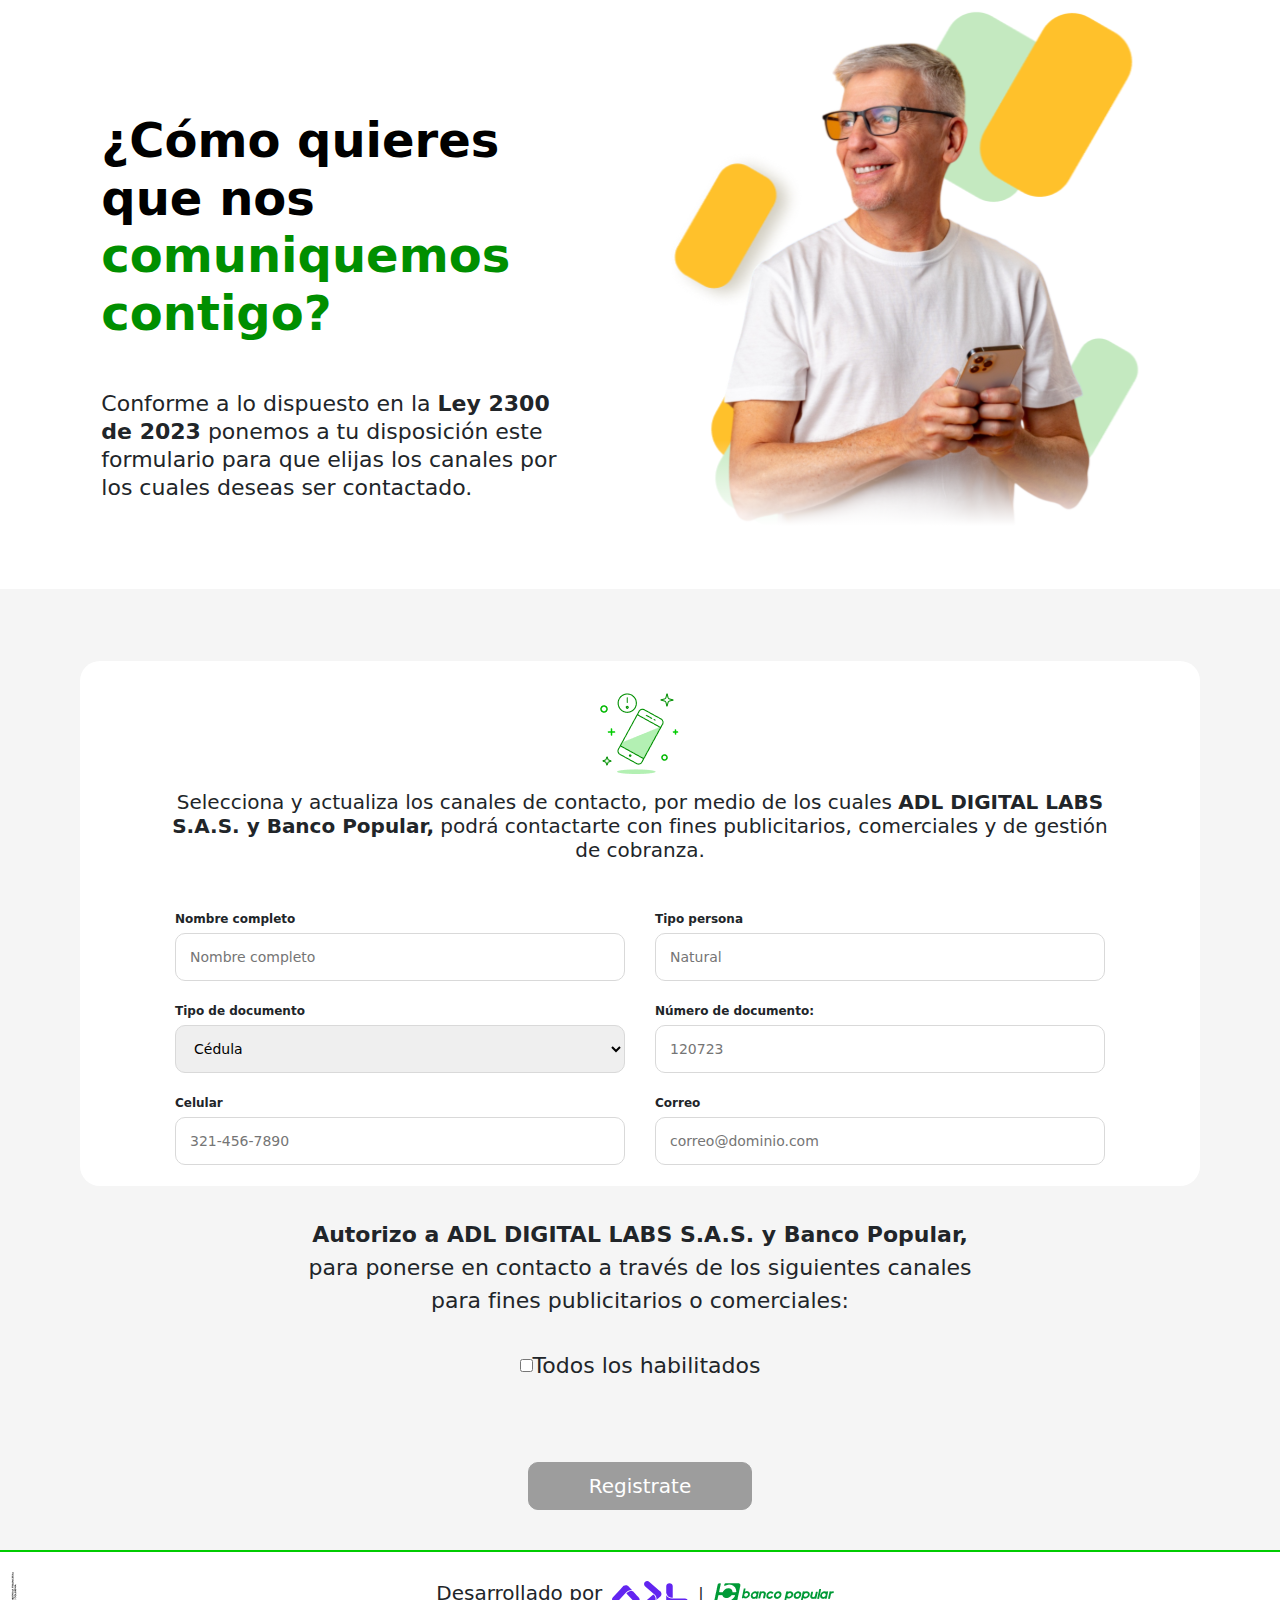
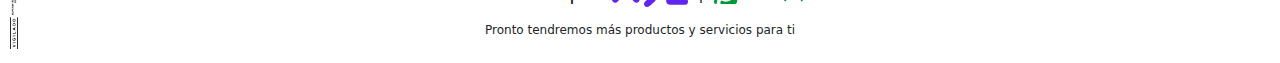
==== club50mas/canales.html @ 59d27dc5 "version 1.2" ====
<!doctype html>
<html lang="es">

<head>
  <meta charset="utf-8">
  <meta name="viewport" content="width=device-width, initial-scale=1">
  <title>Club50mas</title>
  <link rel="stylesheet" href="assets/css/styles.css">
  <link href="https://cdn.jsdelivr.net/npm/bootstrap@5.3.3/dist/css/bootstrap.min.css" rel="stylesheet"
    integrity="sha384-QWTKZyjpPEjISv5WaRU9OFeRpok6YctnYmDr5pNlyT2bRjXh0JMhjY6hW+ALEwIH" crossorigin="anonymous">
</head>

<body>
  <div class="mth-bannerOne mb-5">
    <div class="d-flex justify-content-center">
      <div class="col-5 col-sm-5 col-md-5 col-lg-5">
        <h1 class="ms-5"><span>¿Cómo quieres que nos</span> comuniquemos contigo?</h1>
        <p class="mt-5 ms-5">Conforme a lo dispuesto en la <strong> Ley 2300
            de 2023</strong> ponemos a tu disposición este<br>formulario para que elijas los canales por
            los cuales deseas ser contactado.
        </p>
      </div>
      <div class="col-6 col-sm-6 col-md-6 col-lg-6 text-center">
        <img src="assets/banner-canales.svg" alt="banner" class="w-75">
      </div>
    </div>
  </div>
  <div class="mth-content-three pt-4 pb-4">
    <div id="formContent">
      
      <div class="content-form">
        <form class="mt-5" action="" id="registrationForm">
            <div class="mth-card-form">
                <div class="text-center mt-3">
                    <img src="./assets/Ringing.png" alt="ofter" class="mb-3">
                  </div>
                  <div class="text-center mb-5">
                    <h5>Selecciona y actualiza los canales de contacto, por medio de los cuales <strong>ADL DIGITAL LABS S.A.S. y Banco Popular,</strong> podrá contactarte con fines publicitarios, comerciales y de gestión de cobranza.</span>
                    </h5>
                  </div>
              <div class="mth-form d-flex justify-content-center align-items-center">
                <div class="col-6 d-grid justify-content-center">
                  <label><b>Nombre completo</b></label>
                  <input id="name" type="text" placeholder="Nombre completo" required>
                  <div id="nameError" class="error-message"></div>
                  <label class="mt-3"><b>Tipo de documento</b></label>
                  <select id="tipodocumento" required>
                    <option value="1">Cédula</option>
                    <option value="2">cedula de extranjeria</option>
                    <option value="3">tarjeta de identidad</option>
                    <option value="4">Pasaporte</option>
                  </select>
                  <div id="tipodocumentoError" class="error-message"></div>
                  <label class="mt-3"><b>Celular</b></label>
                  <input id="phone" type="tel" placeholder="321-456-7890" required>
                  <div id="phoneError" class="error-message"></div>
                </div>
                <div class="col-6 d-grid justify-content-center">
                  <label><b>Tipo persona</b></label>
                  <input id="email" type="text" placeholder="Natural" required>
                  <div id="tipopersonaError" class="error-message"></div>
                  <label class="mt-3"><b>Número de documento:</b></label>
                  <input type="text" id="cedula" name="cedula" maxlength="10" placeholder="120723" required>
                  <div id="cedulaError" class="error-message"></div>
                  <label class="mt-3"><b>Correo</b></label>
                  <input id="email" type="text" placeholder="correo@dominio.com" required>
                  <div id="emailError" class="error-message"></div>
                </div>
              </div>
              
            </div>
            <div class="text-center mb-5 autorice-content">
                <p><strong>Autorizo a ADL DIGITAL LABS S.A.S. y Banco Popular,<br></strong>
                    para ponerse en contacto a través de los siguientes canales<br>
                    para fines publicitarios o comerciales:
                </p>
                <div class="autorice-content col-12 d-flex mt-3 justify-content-center">
                    <div class="d-flex justify-content-center align-items-center">
                      <input id="authorize" type="checkbox" required>
                    </div>
                    <p class="me-0 ms-0 pt-3">Todos los habilitados</p>
                  </div>
              </div>
            <div class="text-center">
                <button class="mth-btn-off form-button mt-3 mb-3" id="Mthbottom">
                  Registrate
                </button>
              </div>
        </form>
      </div>
    </div>
  </div>
  <footer>
    <div class="content-footer text-center">
      <div class="mth-vigilado">
        <img src="./assets/VIGILADO.png" alt="vigilado">
      </div>
      <div class="justify-content-center align-items-center d-flex mt-4">
        <h5>Desarrollado por </h5>
        <img src="./assets/adl.svg" alt="ADL Digital Labs">
        |
        <img src="./assets/Logo.png" alt="ADL Digital Labs">
      </div>
      <p class="mt-2 mb-4">Pronto tendremos más productos y servicios para ti</p>
    </div>
  </footer>
  <script src="assets/js/validation.js"></script>
  <script src="assets/js/logic.js"></script>
</body>

</html>
---- club50mas/assets/css/styles.css ----
.mth-bannerOne h1{
    color: #008F00;
    font-size: 48px;
    font-weight: 700;
    margin-top: 7rem;
}

.mth-bannerOne h1 span{
    color: #000;
}

.mth-bannerOne p{
    font-weight: 500;
    font-size: 22px;
    line-height: 28px;
}

.autorice-content p{
    font-size: 22px;
}

.mth-btn{
    background-color: #00B800;
    border: 1.5px solid #008F00;
    border-radius: 10px;
    font-size: 20px;
    color: #fff;
    padding: 8px 60px;
    text-decoration: none;
    cursor: pointer !important;
}

button.valid{
    background-color: #00B800;
    border: 1.5px solid #008F00;    
    cursor: pointer !important;
}


.mth-content-two{
    background-image: url('../Background-home.png');
    background-size: contain;
}

h3{
    font-weight: 700;
    margin-bottom: 20px;
}

h1 span,
h2 span,
h3 span,
h4 span,
h5 span,
h6 span{
    color: #00CC00;
}

p span{
    color: #008F00;
}

.mth-content-two .mth-text p{
    font-size: 20px;
    margin: 1rem 15rem;
}

.mth-card-form{
    background: #fff;
    margin: 2rem 5rem;
    padding: 1rem 5rem ;
    border-radius: 20px;
}

.content-form{
    font-size: 12px;
    font-weight: 400;
}

.mth-form input,
.mth-form select{
    width: 450px;
    height: 48px;
    border-radius: 10px;
    border: 1.5px solid #D9D9D9;
    padding: 0 14px;
    font-size: 14px;
    margin: 5px 0;
}

.mth-form input:focus{
    background-color: #C5ECBF;
    border: 1.5px solid #008C00;
}

.mth-content-tdatos p{
    font-size: 10px;
    padding: 2px 10px 0;
}

.mth-content-tdatos p a{
    font-weight: bold;
    text-decoration: underline;
    color: #000;
    
}

.mth-content-tdatos input{
    width: 24px;
    height: 24px;
    border-radius: 20px;
    -webkit-appearance: none;  
    -moz-appearance: none;     
    appearance: none;          
    border: 2px solid #D9D9D9;    
    border-radius: 5px;        
    background-color: #ffffff; 
    position: relative;
}



.mth-content-tdatos input:checked::before{
    content: '';            
    position: absolute;               
    top: 2px;                          
    left: 6px;                         
    width: 8px;               
    height: 12px;            
    border: solid #00B800;               
    border-width: 0 3px 3px 0;
    transform: rotate(45deg);
}

.form-button{
    font-size: 14px;
    padding: 0.8rem 6rem;
}

.content-cards{
    justify-content: space-evenly;
}

.mth-card{
    background-color: #fff;
    border-radius: 10px;
    display: flex;
    justify-content: center;
    flex-wrap: wrap;
    width: 263px;
    max-width: 100%;
    padding-bottom: 2rem;
    box-shadow: 2px 7px 23px -17px #000000;
    border-radius: 20px;
    margin-top: 2px;
}

.mth-card-two{
    background-color: #fff;
    border-radius: 10px;
    display: flex;
    justify-content: center;
    flex-wrap: wrap;
    width: 340px;
    max-width: 100%;
    box-shadow: 2px 7px 23px -17px #000000;
    border-radius: 10px;
    margin-top: 2px;
}

.mth-card-two .card-body{
    padding: 0 12px;
}

.mth-card-two h5{
    font-size: 15px;
}

.mth-card-two p{
    font-size: 12.5px;
    line-height: 14px;
}


.mth-card p{
    font-size: 20px;
    line-height: 25px;
    margin: 0;
    padding: 8px 23px;
    height: 6.9em;
}

.mth-card .mth-btn{
    padding: 0px;
    font-size: 14px;
    width: 124px;
    height: 40px;
    text-align: center;
    display: flex;
    align-items: center;
    justify-content: center;
}
.mth-card .mth-btn-disabled{
    padding: 5px 23px;
    font-size: 14px;
    background-color: #9D9D9D;
    border-color: #9D9D9D;
    cursor: not-allowed;
    pointer-events: none;
}

.mth-btn-off{
    background-color: #9D9D9D;
    border: 1.5px solid #9D9D9D;
    cursor: not-allowed !important;
    border-radius: 10px;
    font-size: 20px;
    color: #fff;
    padding: 8px 60px;
    text-decoration: none;
}

.mth-card-img{
    background-color: #FFA025;
    border-radius: 10px 10px 0 0;
    width: 100%;
}

.mth-card-img{
    height: 182px;
    pointer-events: none;
    align-content: flex-end;
}

.mth-etiqueta{
    position: absolute;
    width: 265px;
    pointer-events: none;
}

.mth-card-logos{
    height: 4rem;
    pointer-events: none;
}

.content-footer img{
    vertical-align: middle;
    margin: 0 10px;
    pointer-events: none;
}
.content-footer h5{
    padding-top: 5px;
}

.content-footer p{
    font-size: 12px;
    font-weight: 500;
}

.content-footer{
    border-top: 2px solid #00CC00;
}

.mth-vigilado{
    position: absolute;
    margin-top: 20px;
    pointer-events: none;
}

.mth-content-three {
    background: #F5F5F5;
}

.error-message {
    color: #FF0000;
    font-size: 10px;
    text-align: left;
    display: none; 
}

.cards-event-one .content-left{
    background: #FFA025;
    color: #fff;
    display: grid;
    justify-content: normal;
    align-items: self-end;
}

.cards-event-one h2 span{
    color: #ffebb6;
}

.cards-event-one .content-left h2{
    line-height: 32px;
    width: 365px;
}
.cards-event-one .content-left p{
    line-height: 24px;
    font-size: 21px;
    margin: 0;
    width: 350px;
}

.cards-event-one .content-left div .img-tarjeta{
    width: 157px;
}

.cards-event-one .content-right{
    background-color: #f5f5f5;
    
}

.mth-d-active{
    display: flex !important;
    transition: 10s ease;
}

.mth-d-none{
    display: none;
    transition: 10s ease;
}

.btn-diseable{
    background-color: #F5F5F5;
    border: 1.5px solid #D9D9D9;
    border-radius: 5px;
    padding: 5px 10px;
    color: #000;
    text-decoration: none;
    font-size: 12px;
    cursor: pointer;
}

.btn-active{
    background-color: #B3F0B3;
    border: 1.5px solid #00B800;
    border-radius: 5px;
    padding: 5px 10px;
    color: #008F00;
    text-decoration: none;
    font-size: 12px;
    cursor: pointer;
}

.openFinanceDiv h6,
.openHospitalDiv h6,
.openExequialDiv h6,
.openseguroDiv h6,
.openAhorroDiv h6{
    padding: 5px 5px 0 5px;
}

.openFinanceDiv .content-logo,
.openExequialDiv .content-logo,
.openHospitalDiv .content-logo,
.openseguroDiv .content-logo,
.openAhorroDiv .content-logo{
    border-radius: 5px;
    border: 1.5px solid #D9D9D9;
    background-color: #fff;
    height: 2.5rem;
    padding: 0 10px;

}

.openAhorroDiv a,
.openExequialDiv a,
.openHospitalDiv a,
.openseguroDiv a,
.openFinanceDiv a{
    color: #000;
    text-decoration: none;
}

.openFinanceDiv .content-logo img,
.openseguroDiv .content-logo img,
.openHospitalDiv .content-logo img,
.openExequialDiv .content-logo img,
.openAhorroDiv .content-logo img{
    vertical-align: middle;
    width: 24px;
}

.openFinanceDiv .content-logo:hover,
.openHospitalDiv .content-logo:hover,
.openExequialDiv .content-logo:hover,
.openseguroDiv .content-logo:hover,
.openAhorroDiv .content-logo:hover {
    background: #F5F5F5 !important;
    color: #008F00;
}

.content-text{
    line-height: 18px;
}

.content-text a{
    color: #00CC00;
    text-decoration: none;
    font-weight: bold;
}

.content-right .card{
    border-radius: 20px;
    padding: 30px;
}

.content-right .card h1{
    line-height: 100%;
}

.content-video img{
    width: 513px;
}

.comunidad-img img{
    width: 107px;
    vertical-align: middle;
}


/* -------------------- estilos detalle producto crédito libranza --------------------------*/

.mth-banner {
    height: 450px;
    background-image: url('../bannerDPLibranza.jfif');
    background-size:cover;
    background-position: 0% 35%;   
}

.mth-content-one-detalle-producto,
.mth-content-two-detalle-producto,
.mth-content-three-detalle-producto {
    background-color: #F5F5F5;
}

.mth-form-int {
    width: 40% !important;
    background-color: #FEFEFE;
    box-shadow: 9px 12px 58.1px 0px #232e2440;
    border-radius: 13px;
}

.mth-form-int input,
.mth-form-int select{
    height: 45px;
    border-radius: 6px;
    border: 0.75px solid #D9D9D9;
    /* padding: 0 8px; */
    font-size: 14px;
}

.mth-img-bank {
    width: 22% !important;
}

.mth-txt-h5 {
    font-weight: 700;
}

.mth-txt-color-h4,
.mth-txt-color-h5 {
    color: #00B800;
}

.mth-lbl-nombre, 
.mth-lbl-correo,
.mth-lbl-celular,
.mth-lbl-atencion {
    font-size: 14px;
    font-weight: 500;
    line-height: 12px;
}

#inputNombre:focus,
#inputCorreo:focus,
#inputCelular:focus {
    background-color: #C5ECBF;
    border: 0.75px solid #008C00;
}

.mth-btn-registro {
    
    background-color: #9D9D9D;
    border: 1.5px solid #9D9D9D;
    cursor: not-allowed !important;
    color: #ffffff;
    border-radius: 6px;
    padding: 12px 41%;
    border: none;
    font-weight: 600;
}

.mth-btn-regresar {
    border-radius: 8px;
    border: 0.5px solid #D8D8D8;
    color: #000;
    background-color: #FFFFFF;
    padding: 6px 2%;
}

.mth-chevron-left {
    color: #00CC00;
    font-size: 12px;
    text-align: left;
    font-weight: 700;
}

.mth-button-dropdown {
    width: 95%;
    text-align: left;
    border-radius: 10px;
    background-color: #ffffff;
    border: 1px solid #D9D9D9;
    color: #000;
    padding: 2%;
}

.mth-text-h4-color {
    color: #008F00;
    font-weight: 600;
    line-height: 35px;
}

.mth-img-organizer {
    width: 8% !important;
}

img.mth-img-player-mijo {
    width: 80%;
}

.card {
    border: none;
    height: 325px;
    border-radius: 15px;
    box-shadow: 0px 8px 16px 0px #00000023;
}

.carousel-indicators [data-bs-target] {
    width: 15px;
    height: 15px;
    border-radius: 50%;
    background-color: #00CC00;
}
.carousel-indicators {
    position: static;
    margin-top: 1rem;
}

.carousel-indicators .active {
    opacity: 1;
    background-color: #00CC00;
}

.card-text {
    font-size: 12px;
    font-weight: 400;
    color: #000;
    line-height: 13px;
    text-align: left;
}

.mth-btn-carousel {
    border-radius: 32px;
    background-color: #C5ECBF;
    color: #008C00;
    font-size: 12px;
    font-weight: 500;
    line-height: 17px;
    border: none;
    width: 224px;
}


.content-thankyoupage div{
    width: 700px;
}
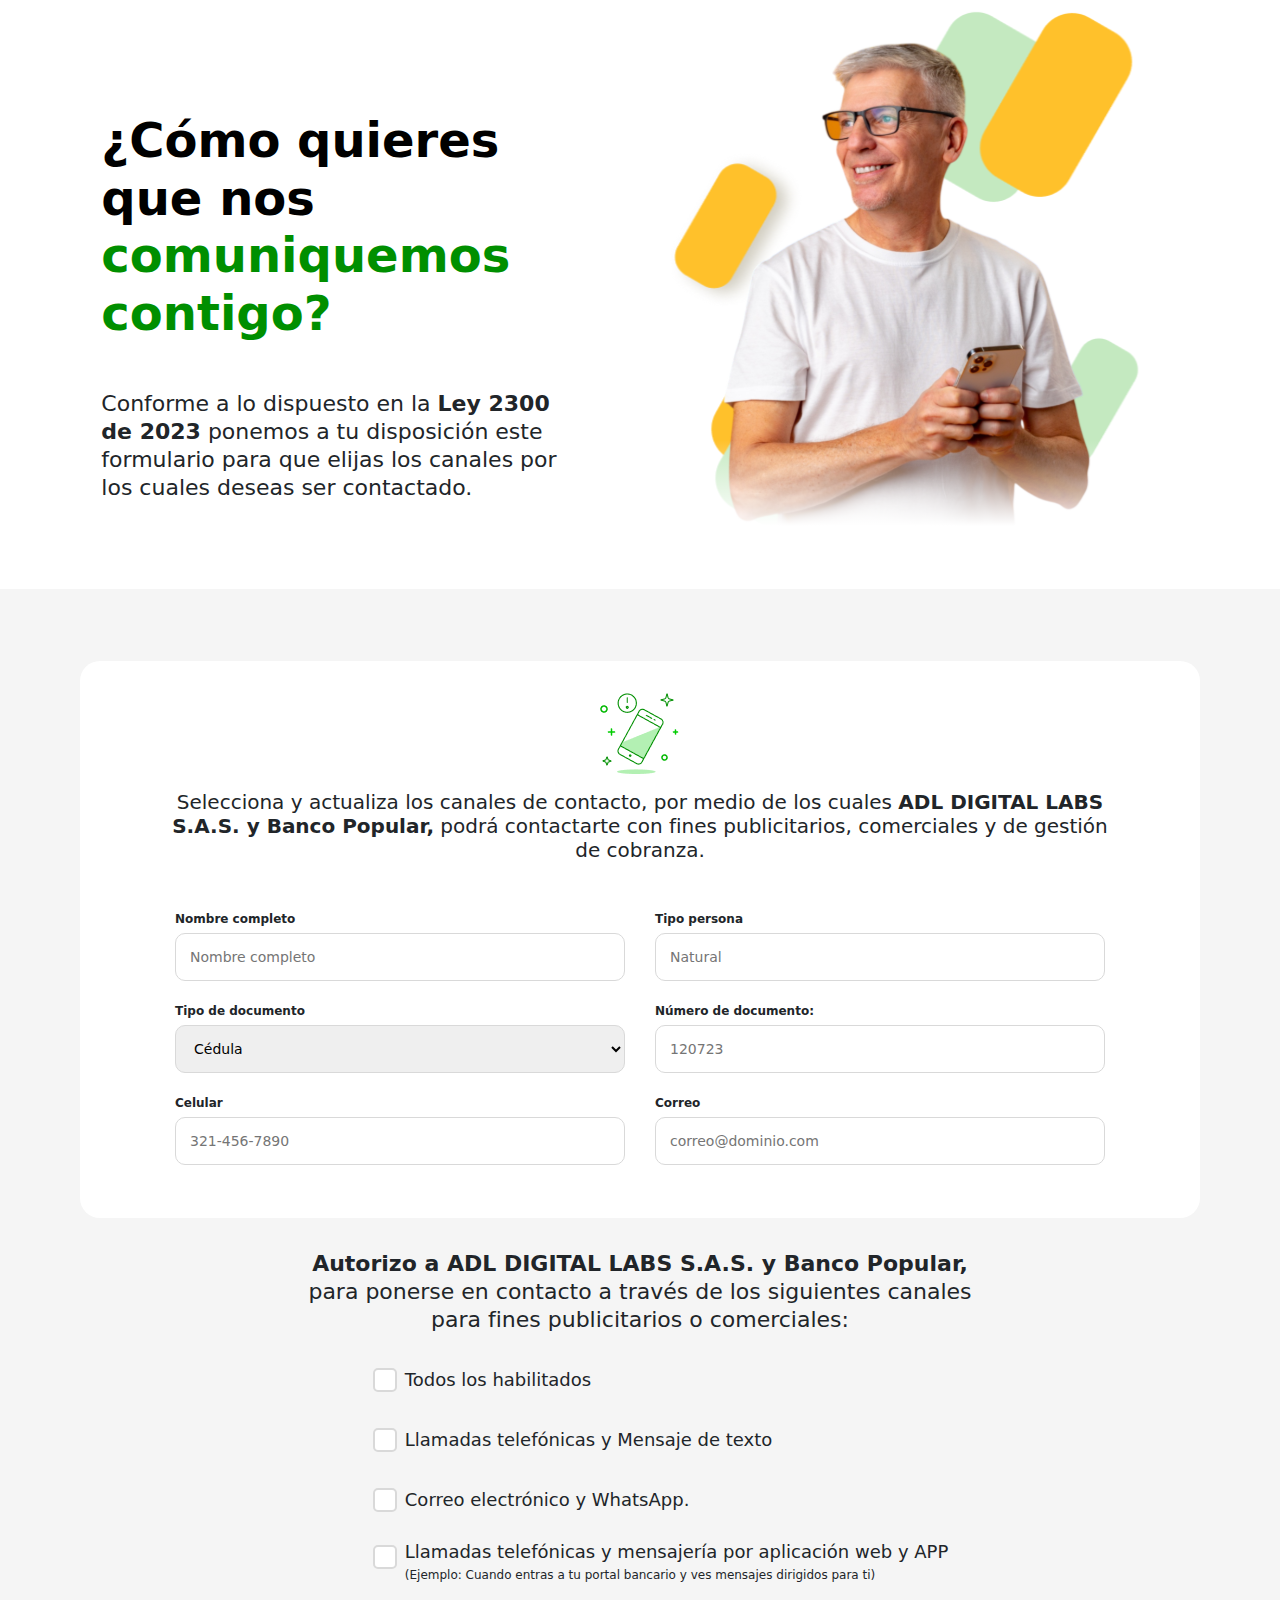
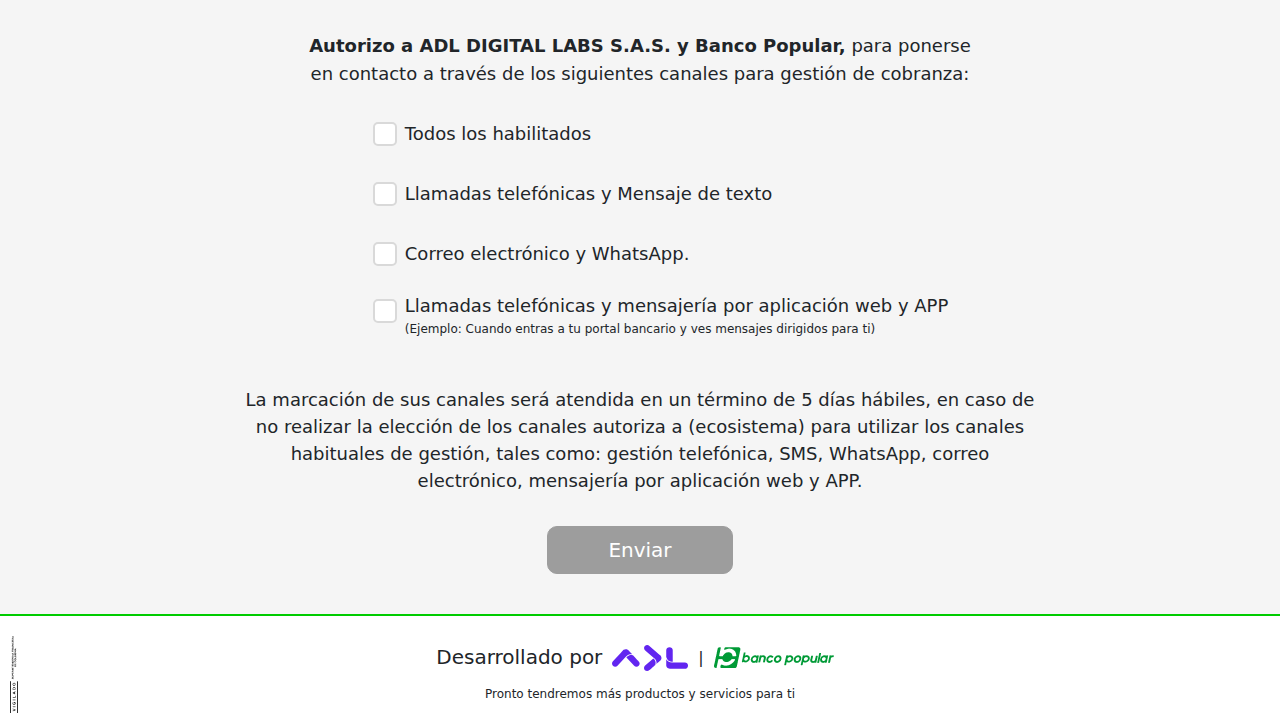
==== commit b6cba1ba: "version 1.2.1" ====
--- a/club50mas/canales.html
+++ b/club50mas/canales.html
@@ -15,8 +15,8 @@
     <div class="d-flex justify-content-center">
       <div class="col-5 col-sm-5 col-md-5 col-lg-5">
         <h1 class="ms-5"><span>¿Cómo quieres que nos</span> comuniquemos contigo?</h1>
-        <p class="mt-5 ms-5">Conforme a lo dispuesto en la <strong> Ley 2300
-            de 2023</strong> ponemos a tu disposición este<br>formulario para que elijas los canales por
+        <p class="mt-5 ms-5">Conforme a lo dispuesto en la <strong> Ley 2300<br>
+            de 2023</strong> ponemos a tu disposición este<br>formulario para que elijas los canales por<br>
             los cuales deseas ser contactado.
         </p>
       </div>
@@ -30,7 +30,7 @@
       
       <div class="content-form">
         <form class="mt-5" action="" id="registrationForm">
-            <div class="mth-card-form">
+            <div class="mth-card-form pb-5">
                 <div class="text-center mt-3">
                     <img src="./assets/Ringing.png" alt="ofter" class="mb-3">
                   </div>
@@ -69,21 +69,84 @@
               </div>
               
             </div>
-            <div class="text-center mb-5 autorice-content">
+            <div class="d-flex justify-content-center">
+              <div class="text-center mb-5 autorice-content">
                 <p><strong>Autorizo a ADL DIGITAL LABS S.A.S. y Banco Popular,<br></strong>
                     para ponerse en contacto a través de los siguientes canales<br>
                     para fines publicitarios o comerciales:
                 </p>
-                <div class="autorice-content col-12 d-flex mt-3 justify-content-center">
-                    <div class="d-flex justify-content-center align-items-center">
-                      <input id="authorize" type="checkbox" required>
-                    </div>
-                    <p class="me-0 ms-0 pt-3">Todos los habilitados</p>
+                <div class="autorice-content-input col-12 d-flex mt-3 justify-content-start ms-4">
+                  <div class="d-flex justify-content-center align-items-center ms-5 ms-2">
+                    <input id="authorize1" type="radio" name="finescomerciales" required>
                   </div>
+                  <p class="me-0 ms-2 pt-3">Todos los habilitados</p>
+                </div>
+                <div class="autorice-content-input col-12 d-flex justify-content-start ms-4">
+                  <div class="d-flex justify-content-center align-items-center ms-5">
+                    <input id="authorize2" type="radio" name="finescomerciales" required>
+                  </div>
+                  <p class="me-0 ms-2 pt-3">Llamadas telefónicas y Mensaje de texto</p>
+                </div>
+                <div class="autorice-content-input col-12 d-flex justify-content-start ms-4">
+                  <div class="d-flex justify-content-center align-items-center ms-5">
+                    <input id="authorize3" type="radio" name="finescomerciales" required>
+                  </div>
+                  <p class="me-0 ms-2 pt-3">Correo electrónico y WhatsApp.</p>
+                </div>
+                <div class="autorice-content-input col-12 d-flex justify-content-start ms-4">
+                  <div class="d-flex justify-content-center align-items-center ms-5">
+                    <input id="authorize4" type="radio" name="finescomerciales" required>
+                  </div>
+                  <div class="d-flex flex-wrap">
+                    <p class="me-0 ms-2 pt-2 mb-0">Llamadas telefónicas y mensajería por aplicación web y APP</p>
+                    <span class="ms-2">(Ejemplo: Cuando entras a tu portal bancario y ves mensajes dirigidos para ti)</span>
+                  </div>
+                </div>
               </div>
+            </div>            
+            <div class="d-flex justify-content-center flex-wrap">
+              <div class="text-center mb-5 autorice-content">
+                <div class="autorice-content-input">
+                  <p><strong>Autorizo a ADL DIGITAL LABS S.A.S. y Banco Popular,</strong>
+                    para ponerse<br>en contacto a través de los siguientes canales para gestión de cobranza:
+                  </p>
+                </div>
+                <div class="autorice-content-input col-12 d-flex mt-3 justify-content-start ms-4">
+                  <div class="d-flex justify-content-center align-items-center ms-5 ms-2">
+                    <input id="authorize1" type="radio" name="canalescobranza" required>
+                  </div>
+                  <p class="me-0 ms-2 pt-3">Todos los habilitados</p>
+                </div>
+                <div class="autorice-content-input col-12 d-flex justify-content-start ms-4">
+                  <div class="d-flex justify-content-center align-items-center ms-5">
+                    <input id="authorize2" type="radio" name="canalescobranza" required>
+                  </div>
+                  <p class="me-0 ms-2 pt-3">Llamadas telefónicas y Mensaje de texto</p>
+                </div>
+                <div class="autorice-content-input col-12 d-flex justify-content-start ms-4">
+                  <div class="d-flex justify-content-center align-items-center ms-5">
+                    <input id="authorize3" type="radio" name="canalescobranza" required>
+                  </div>
+                  <p class="me-0 ms-2 pt-3">Correo electrónico y WhatsApp.</p>
+                </div>
+                <div class="autorice-content-input col-12 d-flex justify-content-start ms-4">
+                  <div class="d-flex justify-content-center align-items-center ms-5">
+                    <input id="authorize4" type="radio" name="canalescobranza" required>
+                  </div>
+                  <div class="d-flex flex-wrap">
+                    <p class="me-0 ms-2 pt-2 mb-0">Llamadas telefónicas y mensajería por aplicación web y APP</p>
+                    <span class="ms-2">(Ejemplo: Cuando entras a tu portal bancario y ves mensajes dirigidos para ti)</span>
+                  </div>
+                </div>
+              </div>
+              <div class="text-center legal-form">
+                <p>La marcación de sus canales será atendida en un término de 5 días hábiles, en caso de no realizar la elección de los canales autoriza a (ecosistema) para utilizar los canales habituales de gestión, tales como: gestión telefónica, SMS, WhatsApp, correo electrónico, mensajería por aplicación web y APP.</p>
+              </div> 
+            </div>
+                  
             <div class="text-center">
                 <button class="mth-btn-off form-button mt-3 mb-3" id="Mthbottom">
-                  Registrate
+                 Enviar
                 </button>
               </div>
         </form>
--- a/club50mas/assets/css/styles.css
+++ b/club50mas/assets/css/styles.css
@@ -17,6 +17,24 @@
 
 .autorice-content p{
     font-size: 22px;
+    line-height: 28px;
+}
+
+.autorice-content-input p span{
+    font-size: 12px;
+}
+
+.autorice-content-input p{
+    font-size: 18px;
+}
+
+.autorice-content{
+    width: 53%;
+}
+
+.legal-form{
+    width: 63%;
+    font-size: 18px;
 }
 
 .mth-btn{
@@ -80,6 +98,16 @@
 .mth-form input,
 .mth-form select{
     width: 450px;
+    height: 48px;
+    border-radius: 10px;
+    border: 1.5px solid #D9D9D9;
+    padding: 0 14px;
+    font-size: 14px;
+    margin: 5px 0;
+}
+
+.mth-form-name input{
+    width: 98%;
     height: 48px;
     border-radius: 10px;
     border: 1.5px solid #D9D9D9;
@@ -118,7 +146,30 @@
     position: relative;
 }
 
-
+.autorice-content input{
+    width: 24px;
+    height: 24px;
+    border-radius: 20px;
+    -webkit-appearance: none;  
+    -moz-appearance: none;     
+    appearance: none;          
+    border: 2px solid #D9D9D9;    
+    border-radius: 5px;        
+    background-color: #ffffff; 
+    position: relative;
+}
+
+.autorice-content input:checked::before{
+    content: '';            
+    position: absolute;               
+    top: 2px;                          
+    left: 6px;                         
+    width: 8px;               
+    height: 12px;            
+    border: solid #00B800;               
+    border-width: 0 3px 3px 0;
+    transform: rotate(45deg);
+}
 
 .mth-content-tdatos input:checked::before{
     content: '';            
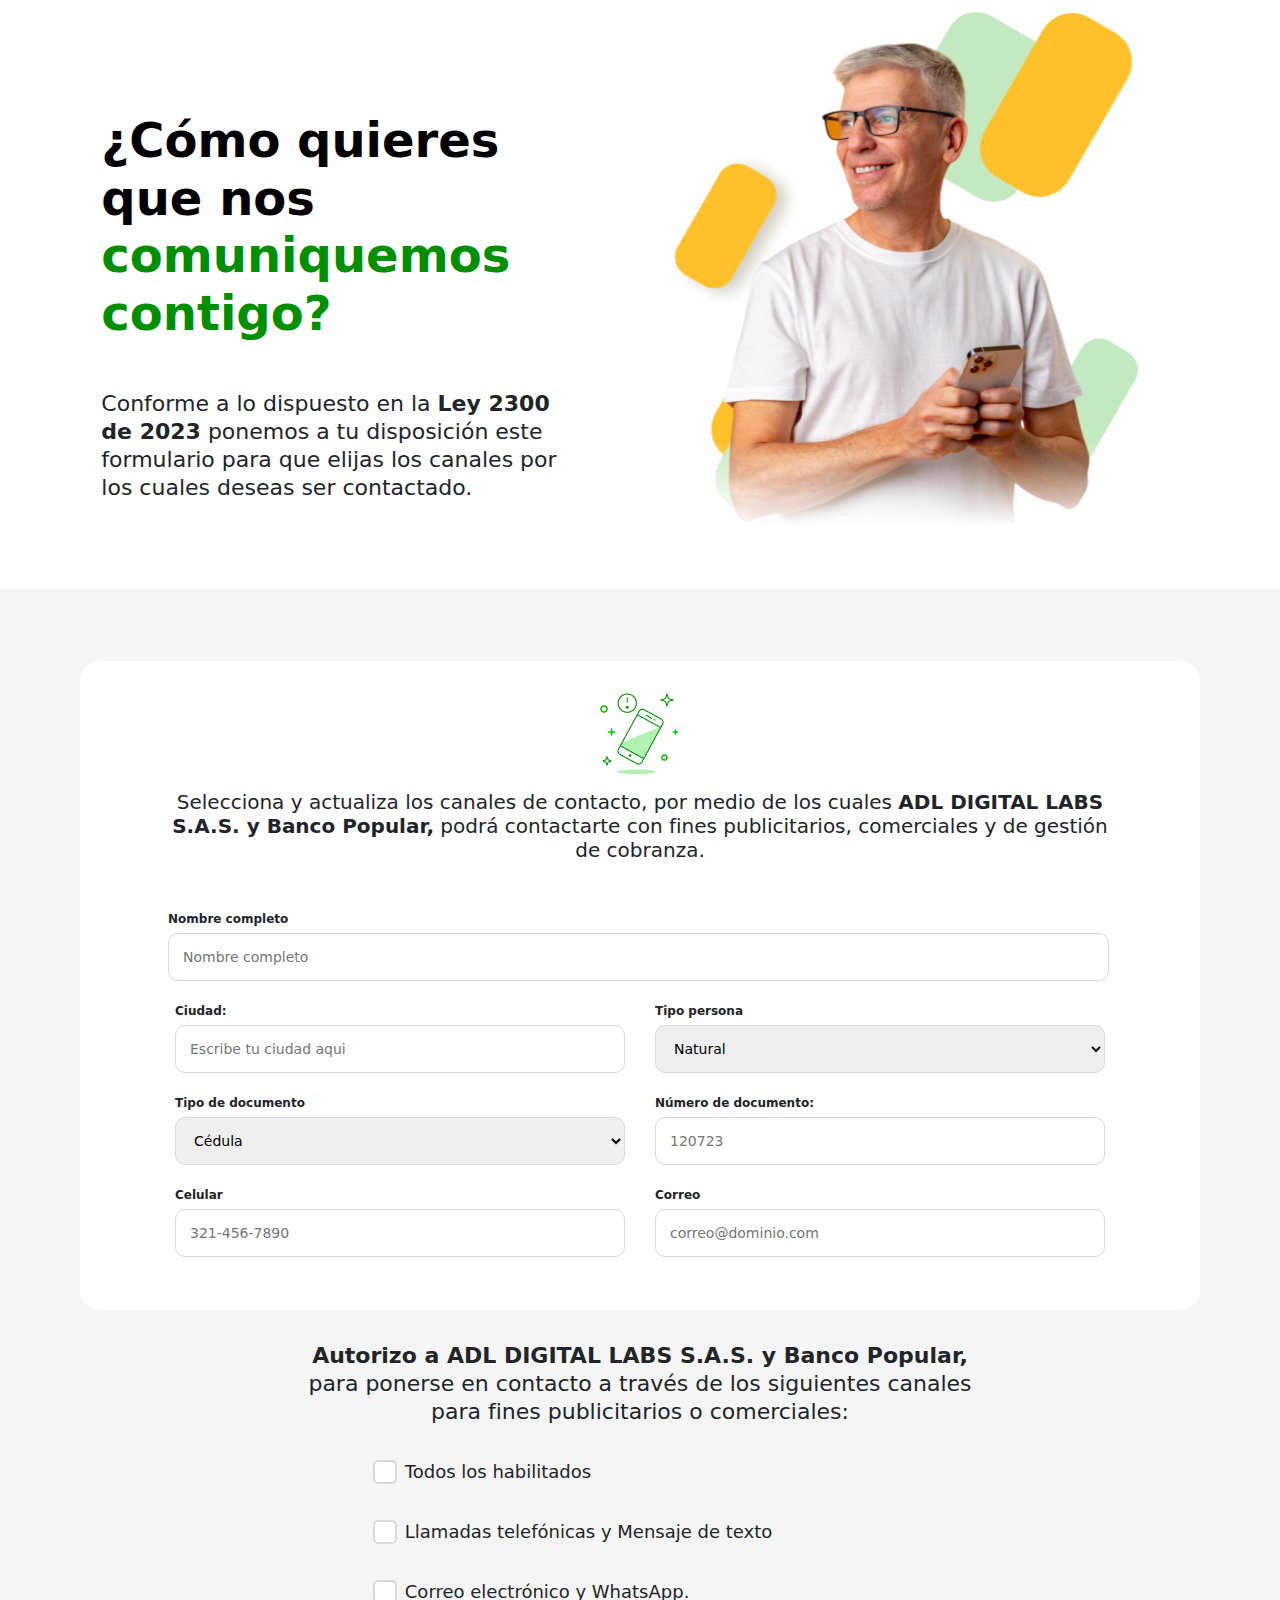
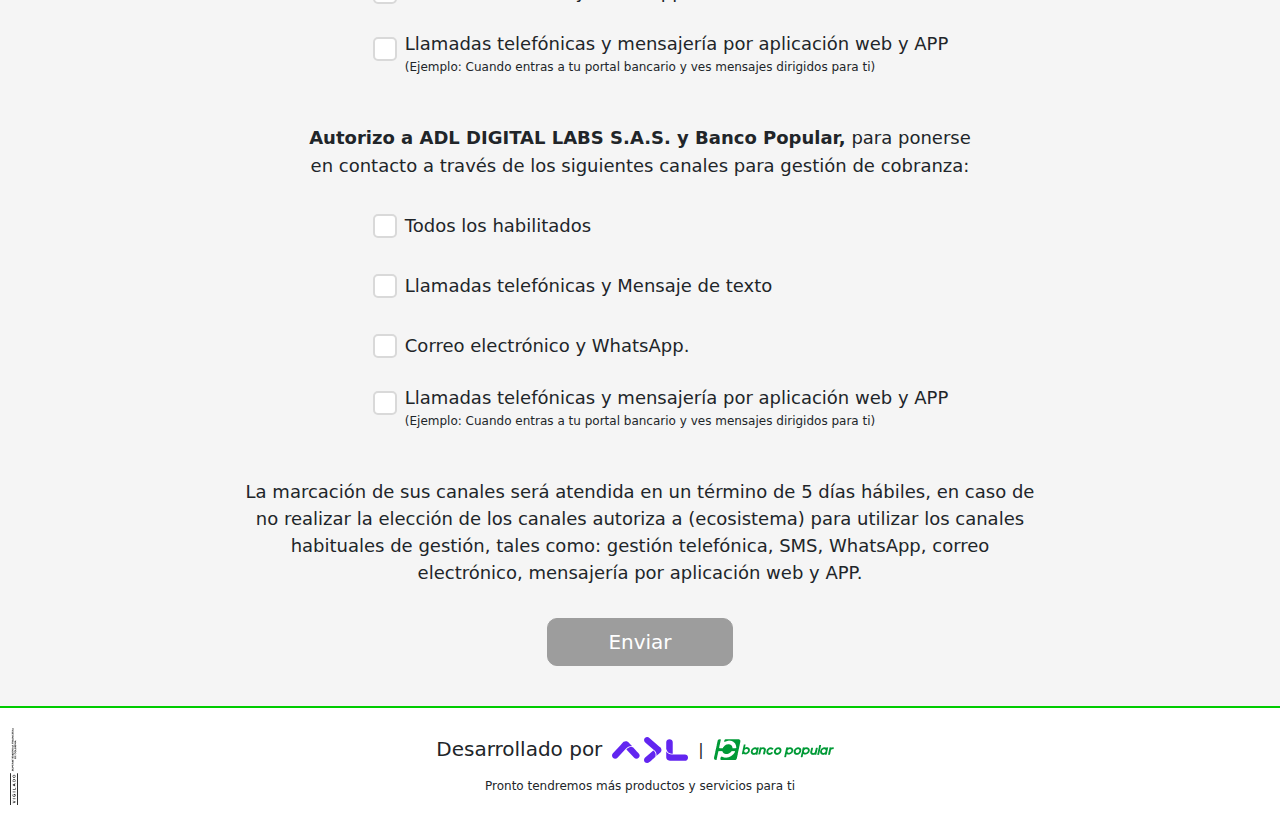
==== commit 6b61acd9: "Version 1.2.3" ====
--- a/club50mas/canales.html
+++ b/club50mas/canales.html
@@ -4,7 +4,7 @@
 <head>
   <meta charset="utf-8">
   <meta name="viewport" content="width=device-width, initial-scale=1">
-  <title>Club50mas</title>
+  <title>Canales de atencion</title>
   <link rel="stylesheet" href="assets/css/styles.css">
   <link href="https://cdn.jsdelivr.net/npm/bootstrap@5.3.3/dist/css/bootstrap.min.css" rel="stylesheet"
     integrity="sha384-QWTKZyjpPEjISv5WaRU9OFeRpok6YctnYmDr5pNlyT2bRjXh0JMhjY6hW+ALEwIH" crossorigin="anonymous">
@@ -15,8 +15,8 @@
     <div class="d-flex justify-content-center">
       <div class="col-5 col-sm-5 col-md-5 col-lg-5">
         <h1 class="ms-5"><span>¿Cómo quieres que nos</span> comuniquemos contigo?</h1>
-        <p class="mt-5 ms-5">Conforme a lo dispuesto en la <strong> Ley 2300<br>
-            de 2023</strong> ponemos a tu disposición este<br>formulario para que elijas los canales por<br>
+        <p class="mt-5 ms-5">Conforme a lo dispuesto en la <strong> Ley 2300
+            de 2023</strong> ponemos a tu disposición este<br>formulario para que elijas los canales por
             los cuales deseas ser contactado.
         </p>
       </div>
@@ -29,7 +29,7 @@
     <div id="formContent">
       
       <div class="content-form">
-        <form class="mt-5" action="" id="registrationForm">
+        <form class="mt-5" action="" id="canalesForm">
             <div class="mth-card-form pb-5">
                 <div class="text-center mt-3">
                     <img src="./assets/Ringing.png" alt="ofter" class="mb-3">
@@ -38,16 +38,21 @@
                     <h5>Selecciona y actualiza los canales de contacto, por medio de los cuales <strong>ADL DIGITAL LABS S.A.S. y Banco Popular,</strong> podrá contactarte con fines publicitarios, comerciales y de gestión de cobranza.</span>
                     </h5>
                   </div>
-              <div class="mth-form d-flex justify-content-center align-items-center">
+                  <div class="mth-form-name col-12 d-flex flex-wrap ms-2 mb-3">
+                    <label><b>Nombre completo</b></label>
+                    <input id="name" type="text" placeholder="Nombre completo" required>
+                    <div id="nameError" class="error-message"></div>
+                  </div>
+              <div class="mth-form justify-content-center align-items-center">
                 <div class="col-6 d-grid justify-content-center">
-                  <label><b>Nombre completo</b></label>
-                  <input id="name" type="text" placeholder="Nombre completo" required>
-                  <div id="nameError" class="error-message"></div>
+                  <label><b>Ciudad:</b></label>
+                  <input id="city" type="text" placeholder="Escribe tu ciudad aqui" required>
+                  <div id="cityError" class="error-message"></div>
                   <label class="mt-3"><b>Tipo de documento</b></label>
                   <select id="tipodocumento" required>
                     <option value="1">Cédula</option>
-                    <option value="2">cedula de extranjeria</option>
-                    <option value="3">tarjeta de identidad</option>
+                    <option value="2">Cédula de extranjeria</option>
+                    <option value="3">Tarjeta de identidad</option>
                     <option value="4">Pasaporte</option>
                   </select>
                   <div id="tipodocumentoError" class="error-message"></div>
@@ -57,8 +62,11 @@
                 </div>
                 <div class="col-6 d-grid justify-content-center">
                   <label><b>Tipo persona</b></label>
-                  <input id="email" type="text" placeholder="Natural" required>
-                  <div id="tipopersonaError" class="error-message"></div>
+                  <select id="tipoPersona" required>
+                    <option value="1">Natural</option>
+                    <option value="4">Juridica</option>
+                  </select>
+                  <div id="tipoPersonaError" class="error-message"></div>
                   <label class="mt-3"><b>Número de documento:</b></label>
                   <input type="text" id="cedula" name="cedula" maxlength="10" placeholder="120723" required>
                   <div id="cedulaError" class="error-message"></div>
@@ -77,25 +85,25 @@
                 </p>
                 <div class="autorice-content-input col-12 d-flex mt-3 justify-content-start ms-4">
                   <div class="d-flex justify-content-center align-items-center ms-5 ms-2">
-                    <input id="authorize1" type="radio" name="finescomerciales" required>
+                    <input id="comerciales1" type="radio" name="comerciales" required>
                   </div>
                   <p class="me-0 ms-2 pt-3">Todos los habilitados</p>
                 </div>
                 <div class="autorice-content-input col-12 d-flex justify-content-start ms-4">
                   <div class="d-flex justify-content-center align-items-center ms-5">
-                    <input id="authorize2" type="radio" name="finescomerciales" required>
+                    <input id="comerciales2" type="radio" name="comerciales" required>
                   </div>
                   <p class="me-0 ms-2 pt-3">Llamadas telefónicas y Mensaje de texto</p>
                 </div>
                 <div class="autorice-content-input col-12 d-flex justify-content-start ms-4">
                   <div class="d-flex justify-content-center align-items-center ms-5">
-                    <input id="authorize3" type="radio" name="finescomerciales" required>
+                    <input id="comerciales3" type="radio" name="comerciales" required>
                   </div>
                   <p class="me-0 ms-2 pt-3">Correo electrónico y WhatsApp.</p>
                 </div>
                 <div class="autorice-content-input col-12 d-flex justify-content-start ms-4">
                   <div class="d-flex justify-content-center align-items-center ms-5">
-                    <input id="authorize4" type="radio" name="finescomerciales" required>
+                    <input id="comerciales4" type="radio" name="comerciales" required>
                   </div>
                   <div class="d-flex flex-wrap">
                     <p class="me-0 ms-2 pt-2 mb-0">Llamadas telefónicas y mensajería por aplicación web y APP</p>
@@ -103,6 +111,7 @@
                   </div>
                 </div>
               </div>
+              <div id="comercialesError" class="error-message"></div>
             </div>            
             <div class="d-flex justify-content-center flex-wrap">
               <div class="text-center mb-5 autorice-content">
@@ -113,25 +122,25 @@
                 </div>
                 <div class="autorice-content-input col-12 d-flex mt-3 justify-content-start ms-4">
                   <div class="d-flex justify-content-center align-items-center ms-5 ms-2">
-                    <input id="authorize1" type="radio" name="canalescobranza" required>
+                    <input id="cobranza1" type="radio" name="cobranza" required>
                   </div>
                   <p class="me-0 ms-2 pt-3">Todos los habilitados</p>
                 </div>
                 <div class="autorice-content-input col-12 d-flex justify-content-start ms-4">
                   <div class="d-flex justify-content-center align-items-center ms-5">
-                    <input id="authorize2" type="radio" name="canalescobranza" required>
+                    <input id="cobranza2" type="radio" name="cobranza" required>
                   </div>
                   <p class="me-0 ms-2 pt-3">Llamadas telefónicas y Mensaje de texto</p>
                 </div>
                 <div class="autorice-content-input col-12 d-flex justify-content-start ms-4">
                   <div class="d-flex justify-content-center align-items-center ms-5">
-                    <input id="authorize3" type="radio" name="canalescobranza" required>
+                    <input id="cobranza3" type="radio" name="cobranza" required>
                   </div>
                   <p class="me-0 ms-2 pt-3">Correo electrónico y WhatsApp.</p>
                 </div>
                 <div class="autorice-content-input col-12 d-flex justify-content-start ms-4">
                   <div class="d-flex justify-content-center align-items-center ms-5">
-                    <input id="authorize4" type="radio" name="canalescobranza" required>
+                    <input id="cobranza4" type="radio" name="cobranza" required>
                   </div>
                   <div class="d-flex flex-wrap">
                     <p class="me-0 ms-2 pt-2 mb-0">Llamadas telefónicas y mensajería por aplicación web y APP</p>
@@ -139,6 +148,7 @@
                   </div>
                 </div>
               </div>
+              <div id="cobranzaError" class="error-message"></div>
               <div class="text-center legal-form">
                 <p>La marcación de sus canales será atendida en un término de 5 días hábiles, en caso de no realizar la elección de los canales autoriza a (ecosistema) para utilizar los canales habituales de gestión, tales como: gestión telefónica, SMS, WhatsApp, correo electrónico, mensajería por aplicación web y APP.</p>
               </div> 
--- a/club50mas/assets/css/styles.css
+++ b/club50mas/assets/css/styles.css
@@ -1,43 +1,44 @@
-.mth-bannerOne h1{
+.mth-bannerOne h1 {
     color: #008F00;
     font-size: 48px;
     font-weight: 700;
     margin-top: 7rem;
-}
-
-.mth-bannerOne h1 span{
+    margin-left: 3rem
+}
+
+.mth-bannerOne h1 span {
     color: #000;
 }
 
-.mth-bannerOne p{
+.mth-bannerOne p {
     font-weight: 500;
     font-size: 22px;
     line-height: 28px;
 }
 
-.autorice-content p{
+.autorice-content p {
     font-size: 22px;
     line-height: 28px;
 }
 
-.autorice-content-input p span{
+.autorice-content-input p span {
     font-size: 12px;
 }
 
-.autorice-content-input p{
+.autorice-content-input p {
     font-size: 18px;
 }
 
-.autorice-content{
+.autorice-content {
     width: 53%;
 }
 
-.legal-form{
+.legal-form {
     width: 63%;
     font-size: 18px;
 }
 
-.mth-btn{
+.mth-btn {
     background-color: #00B800;
     border: 1.5px solid #008F00;
     border-radius: 10px;
@@ -48,19 +49,19 @@
     cursor: pointer !important;
 }
 
-button.valid{
+button.valid {
     background-color: #00B800;
-    border: 1.5px solid #008F00;    
+    border: 1.5px solid #008F00;
     cursor: pointer !important;
 }
 
 
-.mth-content-two{
+.mth-content-two {
     background-image: url('../Background-home.png');
     background-size: contain;
 }
 
-h3{
+h3 {
     font-weight: 700;
     margin-bottom: 20px;
 }
@@ -70,33 +71,33 @@
 h3 span,
 h4 span,
 h5 span,
-h6 span{
+h6 span {
     color: #00CC00;
 }
 
-p span{
+p span {
     color: #008F00;
 }
 
-.mth-content-two .mth-text p{
+.mth-content-two .mth-text p {
     font-size: 20px;
     margin: 1rem 15rem;
 }
 
-.mth-card-form{
+.mth-card-form {
     background: #fff;
     margin: 2rem 5rem;
-    padding: 1rem 5rem ;
+    padding: 1rem 5rem;
     border-radius: 20px;
 }
 
-.content-form{
+.content-form {
     font-size: 12px;
     font-weight: 400;
 }
 
 .mth-form input,
-.mth-form select{
+.mth-form select {
     width: 450px;
     height: 48px;
     border-radius: 10px;
@@ -106,7 +107,7 @@
     margin: 5px 0;
 }
 
-.mth-form-name input{
+.mth-form-name input {
     width: 98%;
     height: 48px;
     border-radius: 10px;
@@ -116,83 +117,92 @@
     margin: 5px 0;
 }
 
-.mth-form input:focus{
+.mth-form-name {
+    margin-left: .5rem;
+}
+
+.mth-form input:focus {
     background-color: #C5ECBF;
     border: 1.5px solid #008C00;
 }
 
-.mth-content-tdatos p{
+.mth-content-tdatos p,
+.mth-content-form-internas p {
     font-size: 10px;
     padding: 2px 10px 0;
 }
 
-.mth-content-tdatos p a{
+.mth-content-tdatos p a,
+.mth-content-form-internas p a {
     font-weight: bold;
     text-decoration: underline;
     color: #000;
-    
-}
-
-.mth-content-tdatos input{
+
+}
+
+.mth-content-tdatos input,
+.mth-content-form-internas input {
     width: 24px;
     height: 24px;
     border-radius: 20px;
-    -webkit-appearance: none;  
-    -moz-appearance: none;     
-    appearance: none;          
-    border: 2px solid #D9D9D9;    
-    border-radius: 5px;        
-    background-color: #ffffff; 
+    -webkit-appearance: none;
+    -moz-appearance: none;
+    appearance: none;
+    border: 2px solid #D9D9D9;
+    border-radius: 5px;
+    background-color: #ffffff;
     position: relative;
 }
 
-.autorice-content input{
+.autorice-content input {
     width: 24px;
     height: 24px;
     border-radius: 20px;
-    -webkit-appearance: none;  
-    -moz-appearance: none;     
-    appearance: none;          
-    border: 2px solid #D9D9D9;    
-    border-radius: 5px;        
-    background-color: #ffffff; 
+    -webkit-appearance: none;
+    -moz-appearance: none;
+    appearance: none;
+    border: 2px solid #D9D9D9;
+    border-radius: 5px;
+    background-color: #ffffff;
     position: relative;
 }
 
-.autorice-content input:checked::before{
-    content: '';            
-    position: absolute;               
-    top: 2px;                          
-    left: 6px;                         
-    width: 8px;               
-    height: 12px;            
-    border: solid #00B800;               
+.autorice-content input:checked::before {
+    content: '';
+    position: absolute;
+    top: 2px;
+    left: 6px;
+    width: 8px;
+    height: 12px;
+    border: solid #00B800;
     border-width: 0 3px 3px 0;
     transform: rotate(45deg);
 }
 
-.mth-content-tdatos input:checked::before{
-    content: '';            
-    position: absolute;               
-    top: 2px;                          
-    left: 6px;                         
-    width: 8px;               
-    height: 12px;            
-    border: solid #00B800;               
+.mth-content-tdatos input:checked::before,
+.mth-content-form-internas input:checked::before {
+    content: '';
+    position: absolute;
+    top: 2px;
+    left: 6px;
+    width: 8px;
+    height: 12px;
+    border: solid #00B800;
     border-width: 0 3px 3px 0;
     transform: rotate(45deg);
 }
 
-.form-button{
+.form-button {
     font-size: 14px;
     padding: 0.8rem 6rem;
 }
 
-.content-cards{
+.content-cards {
     justify-content: space-evenly;
-}
-
-.mth-card{
+    display: flex;
+}
+
+.mth-card {
     background-color: #fff;
     border-radius: 10px;
     display: flex;
@@ -206,7 +216,7 @@
     margin-top: 2px;
 }
 
-.mth-card-two{
+.mth-card-two {
     background-color: #fff;
     border-radius: 10px;
     display: flex;
@@ -219,21 +229,21 @@
     margin-top: 2px;
 }
 
-.mth-card-two .card-body{
+.mth-card-two .card-body {
     padding: 0 12px;
 }
 
-.mth-card-two h5{
+.mth-card-two h5 {
     font-size: 15px;
 }
 
-.mth-card-two p{
+.mth-card-two p {
     font-size: 12.5px;
     line-height: 14px;
 }
 
 
-.mth-card p{
+.mth-card p {
     font-size: 20px;
     line-height: 25px;
     margin: 0;
@@ -241,7 +251,7 @@
     height: 6.9em;
 }
 
-.mth-card .mth-btn{
+.mth-card .mth-btn {
     padding: 0px;
     font-size: 14px;
     width: 124px;
@@ -251,7 +261,8 @@
     align-items: center;
     justify-content: center;
 }
-.mth-card .mth-btn-disabled{
+
+.mth-card .mth-btn-disabled {
     padding: 5px 23px;
     font-size: 14px;
     background-color: #9D9D9D;
@@ -260,7 +271,7 @@
     pointer-events: none;
 }
 
-.mth-btn-off{
+.mth-btn-off {
     background-color: #9D9D9D;
     border: 1.5px solid #9D9D9D;
     cursor: not-allowed !important;
@@ -271,48 +282,49 @@
     text-decoration: none;
 }
 
-.mth-card-img{
+.mth-card-img {
     background-color: #FFA025;
     border-radius: 10px 10px 0 0;
     width: 100%;
 }
 
-.mth-card-img{
-    height: 182px;
+.mth-card-img {
+    height: 155px;
     pointer-events: none;
     align-content: flex-end;
 }
 
-.mth-etiqueta{
+.mth-etiqueta {
     position: absolute;
     width: 265px;
     pointer-events: none;
 }
 
-.mth-card-logos{
+.mth-card-logos {
     height: 4rem;
     pointer-events: none;
 }
 
-.content-footer img{
+.content-footer img {
     vertical-align: middle;
     margin: 0 10px;
     pointer-events: none;
 }
-.content-footer h5{
+
+.content-footer h5 {
     padding-top: 5px;
 }
 
-.content-footer p{
+.content-footer p {
     font-size: 12px;
     font-weight: 500;
 }
 
-.content-footer{
+.content-footer {
     border-top: 2px solid #00CC00;
 }
 
-.mth-vigilado{
+.mth-vigilado {
     position: absolute;
     margin-top: 20px;
     pointer-events: none;
@@ -320,16 +332,17 @@
 
 .mth-content-three {
     background: #F5F5F5;
+    padding-bottom: 3rem;
 }
 
 .error-message {
     color: #FF0000;
     font-size: 10px;
     text-align: left;
-    display: none; 
-}
-
-.cards-event-one .content-left{
+    display: none;
+}
+
+.cards-event-one .content-left {
     background: #FFA025;
     color: #fff;
     display: grid;
@@ -337,41 +350,42 @@
     align-items: self-end;
 }
 
-.cards-event-one h2 span{
+.cards-event-one h2 span {
     color: #ffebb6;
 }
 
-.cards-event-one .content-left h2{
+.cards-event-one .content-left h2 {
     line-height: 32px;
     width: 365px;
 }
-.cards-event-one .content-left p{
+
+.cards-event-one .content-left p {
     line-height: 24px;
     font-size: 21px;
     margin: 0;
     width: 350px;
 }
 
-.cards-event-one .content-left div .img-tarjeta{
+.cards-event-one .content-left div .img-tarjeta {
     width: 157px;
 }
 
-.cards-event-one .content-right{
+.cards-event-one .content-right {
     background-color: #f5f5f5;
-    
-}
-
-.mth-d-active{
+
+}
+
+.mth-d-active {
     display: flex !important;
     transition: 10s ease;
 }
 
-.mth-d-none{
+.mth-d-none {
     display: none;
     transition: 10s ease;
 }
 
-.btn-diseable{
+.btn-diseable {
     background-color: #F5F5F5;
     border: 1.5px solid #D9D9D9;
     border-radius: 5px;
@@ -382,7 +396,7 @@
     cursor: pointer;
 }
 
-.btn-active{
+.btn-active {
     background-color: #B3F0B3;
     border: 1.5px solid #00B800;
     border-radius: 5px;
@@ -397,7 +411,7 @@
 .openHospitalDiv h6,
 .openExequialDiv h6,
 .openseguroDiv h6,
-.openAhorroDiv h6{
+.openAhorroDiv h6 {
     padding: 5px 5px 0 5px;
 }
 
@@ -405,7 +419,7 @@
 .openExequialDiv .content-logo,
 .openHospitalDiv .content-logo,
 .openseguroDiv .content-logo,
-.openAhorroDiv .content-logo{
+.openAhorroDiv .content-logo {
     border-radius: 5px;
     border: 1.5px solid #D9D9D9;
     background-color: #fff;
@@ -418,7 +432,7 @@
 .openExequialDiv a,
 .openHospitalDiv a,
 .openseguroDiv a,
-.openFinanceDiv a{
+.openFinanceDiv a {
     color: #000;
     text-decoration: none;
 }
@@ -427,7 +441,7 @@
 .openseguroDiv .content-logo img,
 .openHospitalDiv .content-logo img,
 .openExequialDiv .content-logo img,
-.openAhorroDiv .content-logo img{
+.openAhorroDiv .content-logo img {
     vertical-align: middle;
     width: 24px;
 }
@@ -441,30 +455,30 @@
     color: #008F00;
 }
 
-.content-text{
+.content-text {
     line-height: 18px;
 }
 
-.content-text a{
+.content-text a {
     color: #00CC00;
     text-decoration: none;
     font-weight: bold;
 }
 
-.content-right .card{
+.content-right .card {
     border-radius: 20px;
     padding: 30px;
 }
 
-.content-right .card h1{
+.content-right .card h1 {
     line-height: 100%;
 }
 
-.content-video img{
+.content-video img {
     width: 513px;
 }
 
-.comunidad-img img{
+.comunidad-img img {
     width: 107px;
     vertical-align: middle;
 }
@@ -475,8 +489,15 @@
 .mth-banner {
     height: 450px;
     background-image: url('../bannerDPLibranza.jfif');
-    background-size:cover;
-    background-position: 0% 35%;   
+    background-size: cover;
+    background-position: 0% 35%;
+}
+
+.mth-banner-tarjeta-posible {
+    height: 450px;
+    background-image: url('../banner_tarjeta_posible.png');
+    background-size: cover;
+    background-position: 0% 35%;
 }
 
 .mth-content-one-detalle-producto,
@@ -493,7 +514,7 @@
 }
 
 .mth-form-int input,
-.mth-form-int select{
+.mth-form-int select {
     height: 45px;
     border-radius: 6px;
     border: 0.75px solid #D9D9D9;
@@ -501,6 +522,10 @@
     font-size: 14px;
 }
 
+.mth-check-form-int {
+    height: 24px !important;
+}
+
 .mth-img-bank {
     width: 22% !important;
 }
@@ -514,8 +539,10 @@
     color: #00B800;
 }
 
-.mth-lbl-nombre, 
+.mth-lbl-nombre,
 .mth-lbl-correo,
+.mth-lbl-tipo-docu,
+.mth-lbl-documento,
 .mth-lbl-celular,
 .mth-lbl-atencion {
     font-size: 14px;
@@ -525,13 +552,14 @@
 
 #inputNombre:focus,
 #inputCorreo:focus,
+#documentoInt:focus,
 #inputCelular:focus {
     background-color: #C5ECBF;
     border: 0.75px solid #008C00;
 }
 
 .mth-btn-registro {
-    
+
     background-color: #9D9D9D;
     border: 1.5px solid #9D9D9D;
     cursor: not-allowed !important;
@@ -589,19 +617,20 @@
 }
 
 .carousel-indicators [data-bs-target] {
-    width: 15px;
-    height: 15px;
-    border-radius: 50%;
-    background-color: #00CC00;
-}
+    width: 15px !important;
+    height: 15px !important;
+    border-radius: 50% !important;
+    background-color: #00CC00 !important;
+}
+
 .carousel-indicators {
-    position: static;
-    margin-top: 1rem;
+    position: static !important;
+    margin-top: 1rem !important;
 }
 
 .carousel-indicators .active {
-    opacity: 1;
-    background-color: #00CC00;
+    opacity: 1 !important;
+    background-color: #00CC00 !important;
 }
 
 .card-text {
@@ -624,6 +653,215 @@
 }
 
 
-.content-thankyoupage div{
+.content-thankyoupage div {
     width: 700px;
+}
+
+.form-title {
+    margin: 0 6rem;
+}
+
+.mth-form {
+    display: flex;
+
+}
+
+.mth-content-tdatos {
+    padding: 0 12rem;
+}
+
+.slide-mb {
+    display: none;
+}
+
+/* Responsive Tablet*/
+
+@media (max-width: 768px) {
+
+    .mth-form {
+        display: grid;
+    }
+
+    .mth-form div {
+        width: 100%;
+    }
+
+    .mth-text h2 {
+        font-size: 42px !important;
+    }
+
+    .mth-bannerOne div:nth-of-type(1) {
+        flex-direction: column-reverse;
+        text-align: center;
+    }
+
+    .mth-bannerOne div>div {
+        width: 100% !important;
+    }
+
+    .mth-bannerOne p {
+        font-size: 28px;
+        margin: 0 8rem !important;
+        line-height: 33px;
+    }
+
+    .mth-bannerOne button {
+        margin: 2rem 0 !important;
+        padding: 8px 133px;
+        font-size: 30px;
+    }
+
+    .mth-content-two .mth-text p {
+        margin: 1rem 8rem;
+        ;
+    }
+
+    .mth-card-form {
+        margin: 2rem 2.5rem;
+        padding: 1rem 2rem;
+    }
+
+    .form-title {
+        margin: 0 3rem;
+    }
+
+    .mth-form input,
+    .mth-form-name input,
+    .mth-form select {
+        width: 600px;
+
+    }
+
+    .mth-bannerOne h1 {
+        margin: 1rem 0 !important;
+        font-size: 50px;
+        padding: 0 4rem;
+    }
+
+    .mth-content-tdatos {
+        padding: 0 1rem;
+    }
+
+    .mth-btn-off {
+        padding: 8px 252px;
+    }
+
+    .mth-card-two {
+        flex-wrap: nowrap;
+    }
+
+    .mth-dnone {
+        display: none;
+    }
+
+    .mth-slider {
+        flex-wrap: nowrap;
+        overflow-x: scroll;
+        scrollbar-width: none;
+        margin-left: 25px;
+    }
+
+    .mth-card {
+        margin: 0 20px;
+        width: 263px;
+    }
+
+    .mth-card p {
+        padding: 8px 22px;
+        line-height: 25px;
+        height: 6em;
+    }
+
+    .mth-card .pb-5 {
+        padding: 0 !important;
+    }
+
+    .mth-card-img {
+        width: 263px;
+    }
+
+    .mth-content-three {
+        padding-bottom: 0 !important;
+    }
+
+    .carousel-indicators {
+        margin-bottom: 0 !important;
+
+    }
+
+    .slide-mb {
+        display: block;
+    }
+
+    .mth-top {
+        margin-top: 3rem;
+    }
+
+    .mth-d-active {
+        display: grid !important;
+    }
+
+    .cards-event-one .col-6 {
+        width: 100%;
+        display: flex;
+        flex-direction: row-reverse;
+        justify-content: start;
+        align-items: center;
+    }
+
+    .comunidad-img {
+        width: 96% !important;
+    }
+
+    .content-left div:nth-of-type(1) {
+        text-align: center;
+        width: 65%;
+    }
+
+    .tarjetabp {
+        padding-top: 7rem;
+    }
+
+    .content-right .card {
+        margin-top: -55px;
+    }
+
+    .content-right .card h1 {
+        font-size: 50px;
+        margin-bottom: 20px;
+    }
+
+    .mth-text h1 {
+        font-size: 42px;
+        padding: 0 8rem;
+    }
+
+    .mth-content-three h1 {
+        font-size: 42px;
+        padding: 0 8rem;
+    }
+
+    .mth-card-two h5 {
+        font-size: 19px;
+    }
+
+    .mth-card-two p {
+        font-size: 16px;
+    }
+
+    .mth-card-two {
+        width: 388px;
+    }
+
+    .card-two-img {
+        text-align: end;
+    }
+
+    .autorice-content {
+        width: 81%;
+    }
+
+    .legal-form {
+        width: 85%;
+    }
 }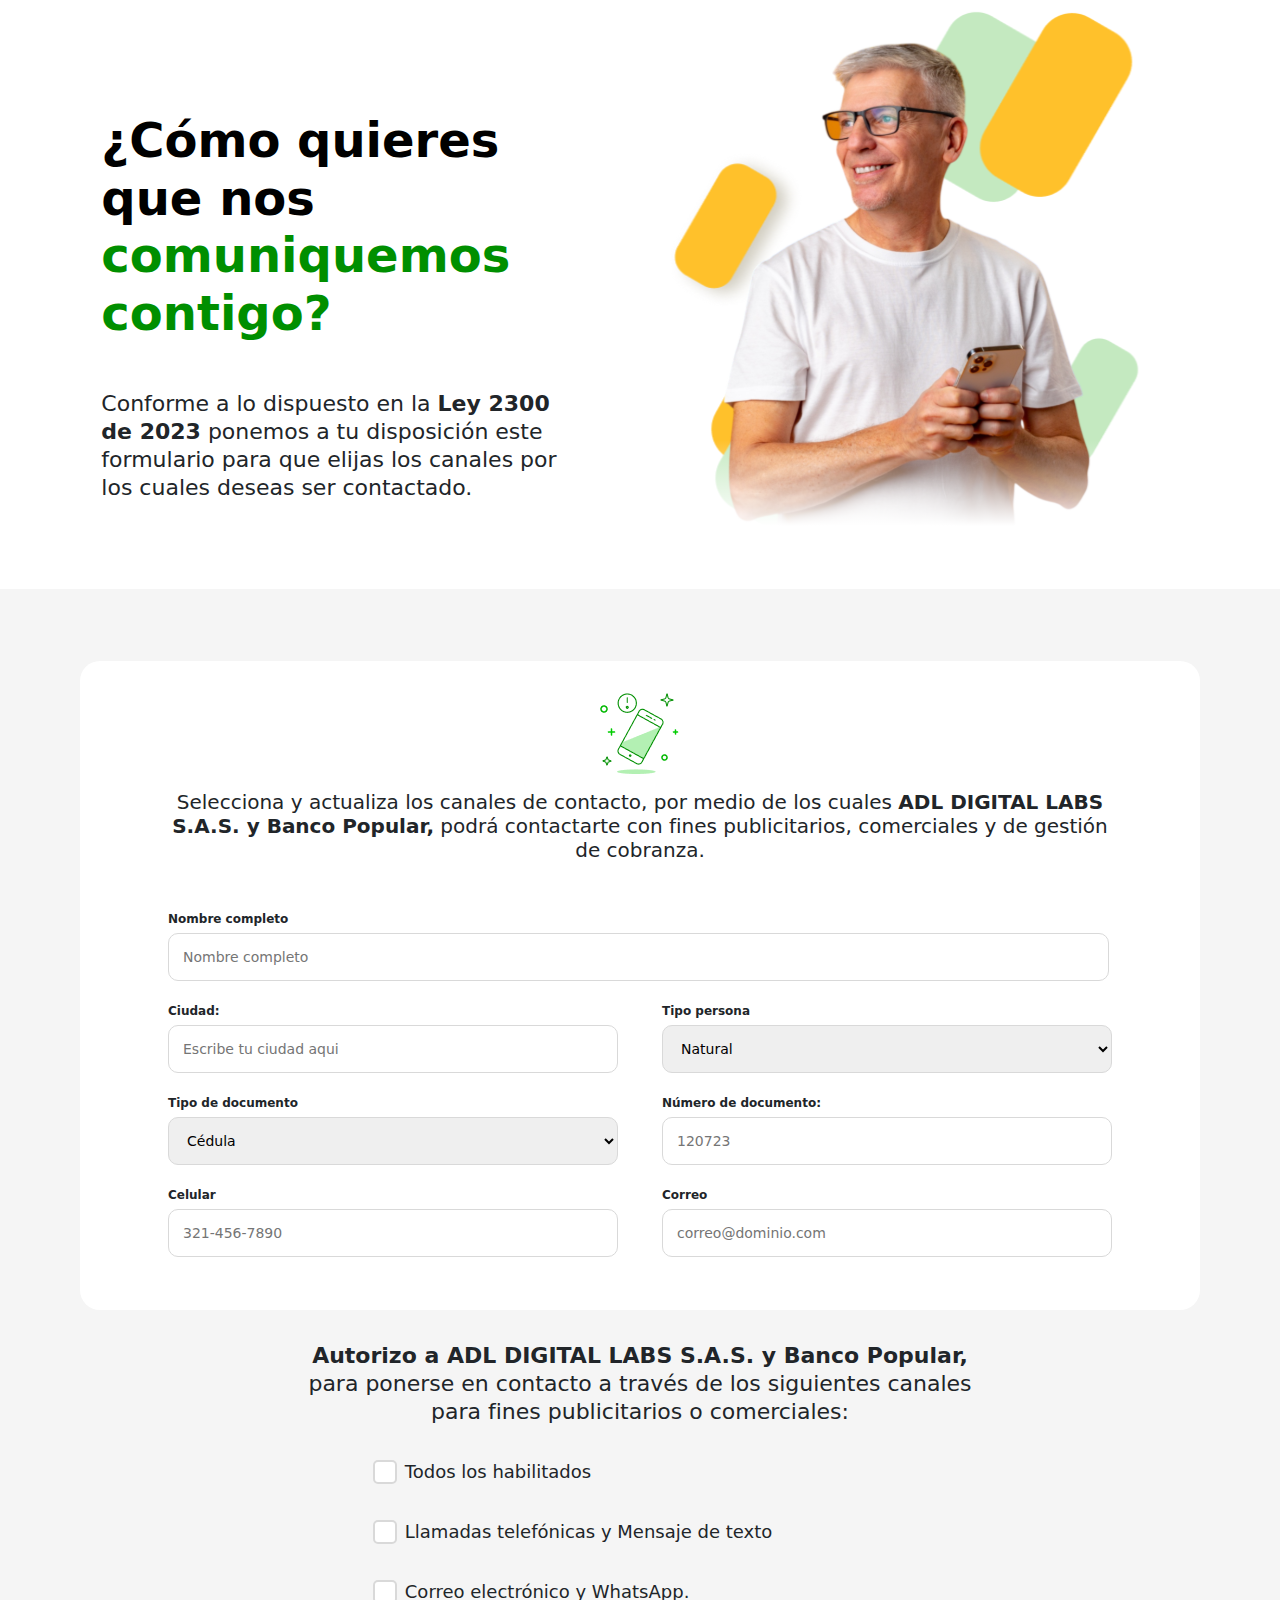
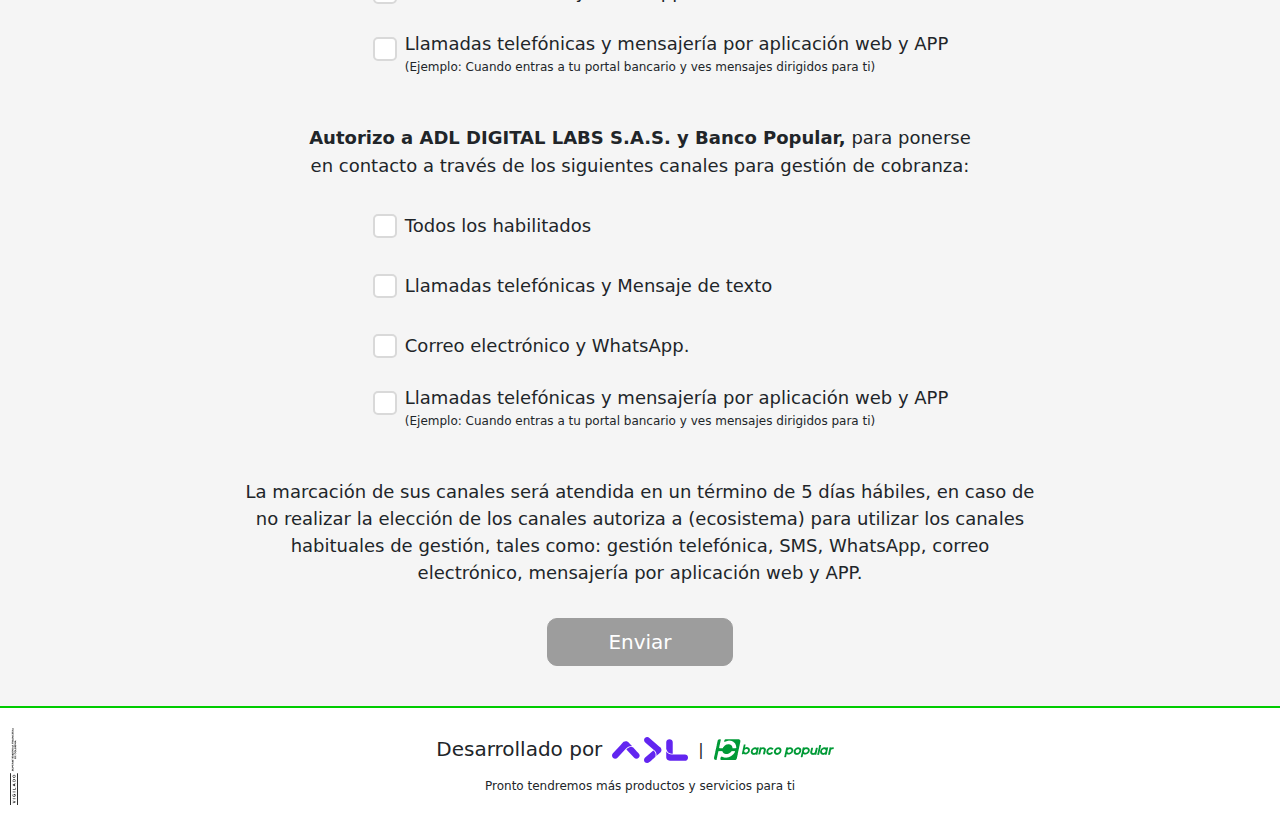
==== commit 222e6185: "Version 1.2.4" ====
--- a/club50mas/canales.html
+++ b/club50mas/canales.html
@@ -16,7 +16,7 @@
       <div class="col-5 col-sm-5 col-md-5 col-lg-5">
         <h1 class="ms-5"><span>¿Cómo quieres que nos</span> comuniquemos contigo?</h1>
         <p class="mt-5 ms-5">Conforme a lo dispuesto en la <strong> Ley 2300
-            de 2023</strong> ponemos a tu disposición este<br>formulario para que elijas los canales por
+            de 2023</strong> ponemos a tu disposición este formulario para que elijas los canales por
             los cuales deseas ser contactado.
         </p>
       </div>
@@ -44,7 +44,7 @@
                     <div id="nameError" class="error-message"></div>
                   </div>
               <div class="mth-form justify-content-center align-items-center">
-                <div class="col-6 d-grid justify-content-center">
+                <div class="col-6 d-grid justify-content-start ps-2">
                   <label><b>Ciudad:</b></label>
                   <input id="city" type="text" placeholder="Escribe tu ciudad aqui" required>
                   <div id="cityError" class="error-message"></div>
@@ -60,7 +60,7 @@
                   <input id="phone" type="tel" placeholder="321-456-7890" required>
                   <div id="phoneError" class="error-message"></div>
                 </div>
-                <div class="col-6 d-grid justify-content-center">
+                <div class="col-6 d-grid justify-content-end pe-2">
                   <label><b>Tipo persona</b></label>
                   <select id="tipoPersona" required>
                     <option value="1">Natural</option>
--- a/club50mas/assets/css/styles.css
+++ b/club50mas/assets/css/styles.css
@@ -117,6 +117,14 @@
     margin: 5px 0;
 }
 
+.mth-btn-frame{
+    width: 26%;
+}
+
+.mth-btn-frame .mth-btn{
+    padding: 4px 20px;
+}
+
 .mth-form-name {
     margin-left: .5rem;
 }
@@ -126,742 +134,786 @@
     border: 1.5px solid #008C00;
 }
 
-.mth-content-tdatos p,
-.mth-content-form-internas p {
-    font-size: 10px;
-    padding: 2px 10px 0;
-}
-
-.mth-content-tdatos p a,
-.mth-content-form-internas p a {
-    font-weight: bold;
-    text-decoration: underline;
-    color: #000;
-
-}
-
-.mth-content-tdatos input,
-.mth-content-form-internas input {
-    width: 24px;
-    height: 24px;
-    border-radius: 20px;
-    -webkit-appearance: none;
-    -moz-appearance: none;
-    appearance: none;
-    border: 2px solid #D9D9D9;
-    border-radius: 5px;
-    background-color: #ffffff;
-    position: relative;
-}
-
-.autorice-content input {
-    width: 24px;
-    height: 24px;
-    border-radius: 20px;
-    -webkit-appearance: none;
-    -moz-appearance: none;
-    appearance: none;
-    border: 2px solid #D9D9D9;
-    border-radius: 5px;
-    background-color: #ffffff;
-    position: relative;
-}
-
-.autorice-content input:checked::before {
-    content: '';
-    position: absolute;
-    top: 2px;
-    left: 6px;
-    width: 8px;
-    height: 12px;
-    border: solid #00B800;
-    border-width: 0 3px 3px 0;
-    transform: rotate(45deg);
-}
-
-.mth-content-tdatos input:checked::before,
-.mth-content-form-internas input:checked::before {
-    content: '';
-    position: absolute;
-    top: 2px;
-    left: 6px;
-    width: 8px;
-    height: 12px;
-    border: solid #00B800;
-    border-width: 0 3px 3px 0;
-    transform: rotate(45deg);
-}
-
-.form-button {
-    font-size: 14px;
-    padding: 0.8rem 6rem;
-}
-
-.content-cards {
-    justify-content: space-evenly;
-    display: flex;
-}
-
-.mth-card {
-    background-color: #fff;
-    border-radius: 10px;
-    display: flex;
-    justify-content: center;
-    flex-wrap: wrap;
-    width: 263px;
-    max-width: 100%;
-    padding-bottom: 2rem;
-    box-shadow: 2px 7px 23px -17px #000000;
-    border-radius: 20px;
-    margin-top: 2px;
-}
-
-.mth-card-two {
-    background-color: #fff;
-    border-radius: 10px;
-    display: flex;
-    justify-content: center;
-    flex-wrap: wrap;
-    width: 340px;
-    max-width: 100%;
-    box-shadow: 2px 7px 23px -17px #000000;
-    border-radius: 10px;
-    margin-top: 2px;
-}
-
-.mth-card-two .card-body {
-    padding: 0 12px;
-}
-
-.mth-card-two h5 {
-    font-size: 15px;
-}
-
-.mth-card-two p {
-    font-size: 12.5px;
-    line-height: 14px;
-}
-
-
-.mth-card p {
-    font-size: 20px;
-    line-height: 25px;
-    margin: 0;
-    padding: 8px 23px;
-    height: 6.9em;
-}
-
-.mth-card .mth-btn {
-    padding: 0px;
-    font-size: 14px;
-    width: 124px;
-    height: 40px;
-    text-align: center;
-    display: flex;
-    align-items: center;
-    justify-content: center;
-}
-
-.mth-card .mth-btn-disabled {
-    padding: 5px 23px;
-    font-size: 14px;
-    background-color: #9D9D9D;
-    border-color: #9D9D9D;
-    cursor: not-allowed;
-    pointer-events: none;
-}
-
-.mth-btn-off {
-    background-color: #9D9D9D;
-    border: 1.5px solid #9D9D9D;
-    cursor: not-allowed !important;
-    border-radius: 10px;
-    font-size: 20px;
-    color: #fff;
-    padding: 8px 60px;
-    text-decoration: none;
-}
-
-.mth-card-img {
-    background-color: #FFA025;
-    border-radius: 10px 10px 0 0;
-    width: 100%;
-}
-
-.mth-card-img {
-    height: 155px;
-    pointer-events: none;
-    align-content: flex-end;
-}
-
-.mth-etiqueta {
-    position: absolute;
-    width: 265px;
-    pointer-events: none;
-}
-
-.mth-card-logos {
-    height: 4rem;
-    pointer-events: none;
-}
-
-.content-footer img {
-    vertical-align: middle;
-    margin: 0 10px;
-    pointer-events: none;
-}
-
-.content-footer h5 {
-    padding-top: 5px;
-}
-
-.content-footer p {
-    font-size: 12px;
-    font-weight: 500;
-}
-
-.content-footer {
-    border-top: 2px solid #00CC00;
-}
-
-.mth-vigilado {
-    position: absolute;
-    margin-top: 20px;
-    pointer-events: none;
-}
-
-.mth-content-three {
-    background: #F5F5F5;
-    padding-bottom: 3rem;
-}
-
-.error-message {
-    color: #FF0000;
-    font-size: 10px;
-    text-align: left;
-    display: none;
-}
-
-.cards-event-one .content-left {
-    background: #FFA025;
-    color: #fff;
-    display: grid;
-    justify-content: normal;
-    align-items: self-end;
-}
-
-.cards-event-one h2 span {
-    color: #ffebb6;
-}
-
-.cards-event-one .content-left h2 {
-    line-height: 32px;
-    width: 365px;
-}
-
-.cards-event-one .content-left p {
-    line-height: 24px;
-    font-size: 21px;
-    margin: 0;
-    width: 350px;
-}
-
-.cards-event-one .content-left div .img-tarjeta {
-    width: 157px;
-}
-
-.cards-event-one .content-right {
-    background-color: #f5f5f5;
-
-}
-
-.mth-d-active {
-    display: flex !important;
-    transition: 10s ease;
-}
-
-.mth-d-none {
-    display: none;
-    transition: 10s ease;
-}
-
-.btn-diseable {
-    background-color: #F5F5F5;
-    border: 1.5px solid #D9D9D9;
-    border-radius: 5px;
-    padding: 5px 10px;
-    color: #000;
-    text-decoration: none;
-    font-size: 12px;
-    cursor: pointer;
-}
-
-.btn-active {
-    background-color: #B3F0B3;
-    border: 1.5px solid #00B800;
-    border-radius: 5px;
-    padding: 5px 10px;
-    color: #008F00;
-    text-decoration: none;
-    font-size: 12px;
-    cursor: pointer;
-}
-
-.openFinanceDiv h6,
-.openHospitalDiv h6,
-.openExequialDiv h6,
-.openseguroDiv h6,
-.openAhorroDiv h6 {
-    padding: 5px 5px 0 5px;
-}
-
-.openFinanceDiv .content-logo,
-.openExequialDiv .content-logo,
-.openHospitalDiv .content-logo,
-.openseguroDiv .content-logo,
-.openAhorroDiv .content-logo {
-    border-radius: 5px;
-    border: 1.5px solid #D9D9D9;
-    background-color: #fff;
-    height: 2.5rem;
-    padding: 0 10px;
-
-}
-
-.openAhorroDiv a,
-.openExequialDiv a,
-.openHospitalDiv a,
-.openseguroDiv a,
-.openFinanceDiv a {
-    color: #000;
-    text-decoration: none;
-}
-
-.openFinanceDiv .content-logo img,
-.openseguroDiv .content-logo img,
-.openHospitalDiv .content-logo img,
-.openExequialDiv .content-logo img,
-.openAhorroDiv .content-logo img {
-    vertical-align: middle;
-    width: 24px;
-}
-
-.openFinanceDiv .content-logo:hover,
-.openHospitalDiv .content-logo:hover,
-.openExequialDiv .content-logo:hover,
-.openseguroDiv .content-logo:hover,
-.openAhorroDiv .content-logo:hover {
-    background: #F5F5F5 !important;
-    color: #008F00;
-}
-
-.content-text {
-    line-height: 18px;
-}
-
-.content-text a {
-    color: #00CC00;
-    text-decoration: none;
-    font-weight: bold;
-}
-
-.content-right .card {
-    border-radius: 20px;
-    padding: 30px;
-}
-
-.content-right .card h1 {
-    line-height: 100%;
-}
-
-.content-video img {
-    width: 513px;
-}
-
-.comunidad-img img {
-    width: 107px;
-    vertical-align: middle;
-}
-
-
-/* -------------------- estilos detalle producto crédito libranza --------------------------*/
-
-.mth-banner {
-    height: 450px;
-    background-image: url('../bannerDPLibranza.jfif');
-    background-size: cover;
-    background-position: 0% 35%;
-}
-
-.mth-banner-tarjeta-posible {
-    height: 450px;
-    background-image: url('../banner_tarjeta_posible.png');
-    background-size: cover;
-    background-position: 0% 35%;
-}
-
-.mth-content-one-detalle-producto,
-.mth-content-two-detalle-producto,
-.mth-content-three-detalle-producto {
-    background-color: #F5F5F5;
-}
-
-.mth-form-int {
-    width: 40% !important;
-    background-color: #FEFEFE;
-    box-shadow: 9px 12px 58.1px 0px #232e2440;
-    border-radius: 13px;
-}
-
-.mth-form-int input,
-.mth-form-int select {
-    height: 45px;
-    border-radius: 6px;
-    border: 0.75px solid #D9D9D9;
-    /* padding: 0 8px; */
-    font-size: 14px;
-}
-
-.mth-check-form-int {
-    height: 24px !important;
-}
-
-.mth-img-bank {
-    width: 22% !important;
-}
-
-.mth-txt-h5 {
-    font-weight: 700;
-}
-
-.mth-txt-color-h4,
-.mth-txt-color-h5 {
-    color: #00B800;
-}
-
-.mth-lbl-nombre,
-.mth-lbl-correo,
-.mth-lbl-tipo-docu,
-.mth-lbl-documento,
-.mth-lbl-celular,
-.mth-lbl-atencion {
-    font-size: 14px;
-    font-weight: 500;
-    line-height: 12px;
-}
-
-#inputNombre:focus,
-#inputCorreo:focus,
-#documentoInt:focus,
-#inputCelular:focus {
-    background-color: #C5ECBF;
-    border: 0.75px solid #008C00;
-}
-
-.mth-btn-registro {
-
-    background-color: #9D9D9D;
-    border: 1.5px solid #9D9D9D;
-    cursor: not-allowed !important;
-    color: #ffffff;
-    border-radius: 6px;
-    padding: 12px 41%;
-    border: none;
-    font-weight: 600;
-}
-
-.mth-btn-regresar {
-    border-radius: 8px;
-    border: 0.5px solid #D8D8D8;
-    color: #000;
-    background-color: #FFFFFF;
-    padding: 6px 2%;
-}
-
-.mth-chevron-left {
-    color: #00CC00;
-    font-size: 12px;
-    text-align: left;
-    font-weight: 700;
-}
-
-.mth-button-dropdown {
-    width: 95%;
-    text-align: left;
-    border-radius: 10px;
-    background-color: #ffffff;
-    border: 1px solid #D9D9D9;
-    color: #000;
-    padding: 2%;
-}
-
-.mth-text-h4-color {
-    color: #008F00;
-    font-weight: 600;
-    line-height: 35px;
-}
-
-.mth-img-organizer {
-    width: 8% !important;
-}
-
-img.mth-img-player-mijo {
-    width: 80%;
-}
-
-.card {
-    border: none;
-    height: 325px;
-    border-radius: 15px;
-    box-shadow: 0px 8px 16px 0px #00000023;
-}
-
-.carousel-indicators [data-bs-target] {
-    width: 15px !important;
-    height: 15px !important;
-    border-radius: 50% !important;
-    background-color: #00CC00 !important;
-}
-
-.carousel-indicators {
-    position: static !important;
-    margin-top: 1rem !important;
-}
-
-.carousel-indicators .active {
-    opacity: 1 !important;
-    background-color: #00CC00 !important;
-}
-
-.card-text {
-    font-size: 12px;
-    font-weight: 400;
-    color: #000;
-    line-height: 13px;
-    text-align: left;
-}
-
-.mth-btn-carousel {
-    border-radius: 32px;
-    background-color: #C5ECBF;
-    color: #008C00;
-    font-size: 12px;
-    font-weight: 500;
-    line-height: 17px;
-    border: none;
-    width: 224px;
-}
-
-
-.content-thankyoupage div {
-    width: 700px;
-}
-
-.form-title {
-    margin: 0 6rem;
-}
-
-.mth-form {
-    display: flex;
-
-}
-
-.mth-content-tdatos {
-    padding: 0 12rem;
-}
-
-.slide-mb {
-    display: none;
-}
-
-/* Responsive Tablet*/
-
-@media (max-width: 768px) {
-
-    .mth-form {
-        display: grid;
+    .mth-content-tdatos p,
+    .mth-content-form-internas p {
+        font-size: 10px;
+        padding: 2px 10px 0;
     }
 
-    .mth-form div {
-        width: 100%;
-    }
-
-    .mth-text h2 {
-        font-size: 42px !important;
-    }
-
-    .mth-bannerOne div:nth-of-type(1) {
-        flex-direction: column-reverse;
-        text-align: center;
-    }
-
-    .mth-bannerOne div>div {
-        width: 100% !important;
-    }
-
-    .mth-bannerOne p {
-        font-size: 28px;
-        margin: 0 8rem !important;
-        line-height: 33px;
-    }
-
-    .mth-bannerOne button {
-        margin: 2rem 0 !important;
-        padding: 8px 133px;
-        font-size: 30px;
-    }
-
-    .mth-content-two .mth-text p {
-        margin: 1rem 8rem;
-        ;
-    }
-
-    .mth-card-form {
-        margin: 2rem 2.5rem;
-        padding: 1rem 2rem;
-    }
-
-    .form-title {
-        margin: 0 3rem;
-    }
-
-    .mth-form input,
-    .mth-form-name input,
-    .mth-form select {
-        width: 600px;
-
-    }
-
-    .mth-bannerOne h1 {
-        margin: 1rem 0 !important;
-        font-size: 50px;
-        padding: 0 4rem;
-    }
-
-    .mth-content-tdatos {
-        padding: 0 1rem;
-    }
-
-    .mth-btn-off {
-        padding: 8px 252px;
-    }
-
-    .mth-card-two {
-        flex-wrap: nowrap;
-    }
-
-    .mth-dnone {
-        display: none;
-    }
-
-    .mth-slider {
-        flex-wrap: nowrap;
-        overflow-x: scroll;
-        scrollbar-width: none;
-        margin-left: 25px;
-    }
-
-    .mth-card {
-        margin: 0 20px;
-        width: 263px;
-    }
-
-    .mth-card p {
-        padding: 8px 22px;
-        line-height: 25px;
-        height: 6em;
-    }
-
-    .mth-card .pb-5 {
-        padding: 0 !important;
-    }
-
-    .mth-card-img {
-        width: 263px;
-    }
-
-    .mth-content-three {
-        padding-bottom: 0 !important;
-    }
-
-    .carousel-indicators {
-        margin-bottom: 0 !important;
-
-    }
-
-    .slide-mb {
-        display: block;
-    }
-
-    .mth-top {
-        margin-top: 3rem;
-    }
-
-    .mth-d-active {
-        display: grid !important;
-    }
-
-    .cards-event-one .col-6 {
-        width: 100%;
-        display: flex;
-        flex-direction: row-reverse;
-        justify-content: start;
-        align-items: center;
-    }
-
-    .comunidad-img {
-        width: 96% !important;
-    }
-
-    .content-left div:nth-of-type(1) {
-        text-align: center;
-        width: 65%;
-    }
-
-    .tarjetabp {
-        padding-top: 7rem;
-    }
-
-    .content-right .card {
-        margin-top: -55px;
-    }
-
-    .content-right .card h1 {
-        font-size: 50px;
-        margin-bottom: 20px;
-    }
-
-    .mth-text h1 {
-        font-size: 42px;
-        padding: 0 8rem;
-    }
-
-    .mth-content-three h1 {
-        font-size: 42px;
-        padding: 0 8rem;
-    }
-
-    .mth-card-two h5 {
-        font-size: 19px;
-    }
-
-    .mth-card-two p {
-        font-size: 16px;
-    }
-
-    .mth-card-two {
-        width: 388px;
-    }
-
-    .card-two-img {
-        text-align: end;
-    }
-
-    .autorice-content {
-        width: 81%;
-    }
-
-    .legal-form {
-        width: 85%;
-    }
-}+        .mth-content-tdatos p a,
+        .mth-content-form-internas p a {
+            font-weight: bold;
+            text-decoration: underline;
+            color: #000;
+
+        }
+
+            .mth-content-tdatos input,
+            .mth-content-form-internas input {
+                width: 24px;
+                height: 24px;
+                border-radius: 20px;
+                -webkit-appearance: none;
+                -moz-appearance: none;
+                appearance: none;
+                border: 2px solid #D9D9D9;
+                border-radius: 5px;
+                background-color: #ffffff;
+                position: relative;
+            }
+
+            .autorice-content input {
+                width: 24px;
+                height: 24px;
+                border-radius: 20px;
+                -webkit-appearance: none;
+                -moz-appearance: none;
+                appearance: none;
+                border: 2px solid #D9D9D9;
+                border-radius: 5px;
+                background-color: #ffffff;
+                position: relative;
+            }
+
+            .autorice-content input:checked::before {
+                content: '';
+                position: absolute;
+                top: 2px;
+                left: 6px;
+                width: 8px;
+                height: 12px;
+                border: solid #00B800;
+            }
+
+                .mth-content-tdatos input:checked::before,
+                .mth-content-form-internas input:checked::before {
+                    content: '';
+                    position: absolute;
+                    top: 2px;
+                    left: 6px;
+                    width: 8px;
+                    height: 12px;
+                    border: solid #00B800;
+                    border-width: 0 3px 3px 0;
+                    transform: rotate(45deg);
+                }
+
+                .form-button {
+                    font-size: 14px;
+                    padding: 0.8rem 6rem;
+                }
+
+                .content-cards {
+                    justify-content: space-evenly;
+                    display: flex;
+                }
+
+                .mth-card {
+                    background-color: #fff;
+                    border-radius: 10px;
+                    display: flex;
+                    justify-content: center;
+                    flex-wrap: wrap;
+                    width: 263px;
+                    max-width: 100%;
+                    padding-bottom: 2rem;
+                    box-shadow: 2px 7px 23px -17px #000000;
+                    border-radius: 20px;
+                    margin-top: 2px;
+                }
+
+                .mth-card-two {
+                    background-color: #fff;
+                    border-radius: 10px;
+                    display: flex;
+                    justify-content: center;
+                    flex-wrap: wrap;
+                    width: 340px;
+                    max-width: 100%;
+                    box-shadow: 2px 7px 23px -17px #000000;
+                    border-radius: 10px;
+                    margin-top: 2px;
+                }
+
+                .mth-card-two .card-body {
+                    padding: 0 12px;
+                }
+
+                .mth-card-two h5 {
+                    font-size: 15px;
+                }
+
+                .mth-card-two p {
+                    font-size: 12.5px;
+                    line-height: 14px;
+                }
+
+
+                .mth-card p {
+                    font-size: 20px;
+                    line-height: 25px;
+                    margin: 0;
+                    padding: 8px 23px;
+                    height: 6.9em;
+                }
+
+                .mth-card .mth-btn {
+                    padding: 0px;
+                    font-size: 14px;
+                    width: 124px;
+                    height: 40px;
+                    text-align: center;
+                    display: flex;
+                    align-items: center;
+                    justify-content: center;
+                }
+
+                .mth-card .mth-btn-disabled {
+                    padding: 5px 23px;
+                    font-size: 14px;
+                    background-color: #9D9D9D;
+                    border-color: #9D9D9D;
+                    cursor: not-allowed;
+                    pointer-events: none;
+                }
+
+                .mth-btn-off {
+                    background-color: #9D9D9D;
+                    border: 1.5px solid #9D9D9D;
+                    cursor: not-allowed !important;
+                    border-radius: 10px;
+                    font-size: 20px;
+                    color: #fff;
+                    padding: 8px 60px;
+                    text-decoration: none;
+                }
+
+                .mth-card-img {
+                    background-color: #FFA025;
+                    border-radius: 10px 10px 0 0;
+                    width: 100%;
+                }
+
+                .mth-card-img {
+                    height: 155px;
+                    pointer-events: none;
+                    align-content: flex-end;
+                }
+
+                .mth-etiqueta {
+                    position: absolute;
+                    width: 265px;
+                    pointer-events: none;
+                }
+
+                .mth-card-logos {
+                    height: 4rem;
+                    pointer-events: none;
+                }
+
+                .content-footer img {
+                    vertical-align: middle;
+                    margin: 0 10px;
+                    pointer-events: none;
+                }
+
+                .content-footer h5 {
+                    padding-top: 5px;
+                }
+
+                .content-footer p {
+                    font-size: 12px;
+                    font-weight: 500;
+                }
+
+                .content-footer {
+                    border-top: 2px solid #00CC00;
+                }
+
+                .mth-vigilado {
+                    position: absolute;
+                    margin-top: 20px;
+                    pointer-events: none;
+                }
+
+                .mth-content-three {
+                    background: #F5F5F5;
+                    padding-bottom: 3rem;
+                }
+
+                .error-message {
+                    color: #FF0000;
+                    font-size: 10px;
+                    text-align: left;
+                    display: none;
+                }
+
+                .cards-event-one .content-left {
+                    background: #FFA025;
+                    color: #fff;
+                    display: grid;
+                    justify-content: normal;
+                    align-items: self-end;
+                }
+
+                .cards-event-one h2 span {
+                    color: #ffebb6;
+                }
+
+                .cards-event-one .content-left h2 {
+                    line-height: 32px;
+                    width: 365px;
+                }
+
+                .cards-event-one .content-left p {
+                    line-height: 24px;
+                    font-size: 21px;
+                    margin: 0;
+                    width: 350px;
+                }
+
+                .cards-event-one .content-left div .img-tarjeta {
+                    width: 157px;
+                }
+
+                .cards-event-one .content-right {
+                    background-color: #f5f5f5;
+
+                }
+
+                .mth-d-active {
+                    display: flex !important;
+                    transition: 10s ease;
+                }
+
+                .mth-d-none {
+                    display: none;
+                    transition: 10s ease;
+                }
+
+                .btn-diseable {
+                    background-color: #F5F5F5;
+                    border: 1.5px solid #D9D9D9;
+                    border-radius: 5px;
+                    padding: 5px 10px;
+                    color: #000;
+                    text-decoration: none;
+                    font-size: 12px;
+                    cursor: pointer;
+                }
+
+                .btn-active {
+                    background-color: #B3F0B3;
+                    border: 1.5px solid #00B800;
+                    border-radius: 5px;
+                    padding: 5px 10px;
+                    color: #008F00;
+                    text-decoration: none;
+                    font-size: 12px;
+                    cursor: pointer;
+                }
+
+                .openFinanceDiv h6,
+                .openHospitalDiv h6,
+                .openExequialDiv h6,
+                .openseguroDiv h6,
+                .openAhorroDiv h6 {
+                    padding: 5px 5px 0 5px;
+                }
+
+                .openFinanceDiv .content-logo,
+                .openExequialDiv .content-logo,
+                .openHospitalDiv .content-logo,
+                .openseguroDiv .content-logo,
+                .openAhorroDiv .content-logo {
+                    border-radius: 5px;
+                    border: 1.5px solid #D9D9D9;
+                    background-color: #fff;
+                    height: 2.5rem;
+                    padding: 0 10px;
+
+                }
+
+                .openAhorroDiv a,
+                .openExequialDiv a,
+                .openHospitalDiv a,
+                .openseguroDiv a,
+                .openFinanceDiv a {
+                    color: #000;
+                    text-decoration: none;
+                }
+
+                .openFinanceDiv .content-logo img,
+                .openseguroDiv .content-logo img,
+                .openHospitalDiv .content-logo img,
+                .openExequialDiv .content-logo img,
+                .openAhorroDiv .content-logo img {
+                    vertical-align: middle;
+                    width: 24px;
+                }
+
+                .openFinanceDiv .content-logo:hover,
+                .openHospitalDiv .content-logo:hover,
+                .openExequialDiv .content-logo:hover,
+                .openseguroDiv .content-logo:hover,
+                .openAhorroDiv .content-logo:hover {
+                    background: #F5F5F5 !important;
+                    color: #008F00;
+                }
+
+                .content-text {
+                    line-height: 18px;
+                }
+
+                .content-text a {
+                    color: #00CC00;
+                    text-decoration: none;
+                    font-weight: bold;
+                }
+
+                .content-right .card {
+                    border-radius: 20px;
+                    padding: 30px;
+                }
+
+                .content-right .card h1 {
+                    line-height: 100%;
+                }
+
+                .content-video img {
+                    width: 513px;
+                }
+
+                .comunidad-img img {
+                    width: 107px;
+                    vertical-align: middle;
+                }
+
+
+                /* -------------------- estilos detalle producto crédito libranza --------------------------*/
+
+                .mth-banner {
+                    height: 450px;
+                    background-image: url('../bannerDPLibranza.jfif');
+                    background-size: cover;
+                    background-position: 0% 35%;
+                }
+
+                .mth-banner-tarjeta-posible {
+                    height: 450px;
+                    background-image: url('../banner_tarjeta_posible.png');
+                    background-size: cover;
+                    background-position: 0% 35%;
+                    background-size: cover;
+                    background-position: 0% 35%;
+                }
+
+                .mth-banner-credito-libranza {
+                    background-image: url('../bannerDPLibranza.jfif');
+                }
+
+                .mth-banner-tarjeta-posible {
+                    background-image: url('../banner_tarjeta_posible.png');
+                }
+
+                .mth-banner-tarjeta-credito {
+                    background-image: url('../banner-tarjeta-credito.png');
+                }
+
+                .mth-banner-cuenta-ahorrar {
+                    background-image: url('../banner-cuenta-ahorrar.png');
+                }
+
+                .mth-banner-cdt {
+                    background-image: url('../banner-cdt.png');
+                }
+
+                .mth-banner-cuenta-nomina {
+                    background-image: url('../banner-cuenta-nomina.png');
+                }
+
+                .mth-banner-cuenta-pension {
+                    background-image: url('../banner-cuenta-pension.png');
+                }
+
+                .mth-banner-seguros {
+                    background-image: url('../banner-seguros.png');
+                }
+
+                .mth-content-one-detalle-producto,
+                .mth-content-two-detalle-producto,
+                .mth-content-three-detalle-producto {
+                    background-color: #F5F5F5;
+                }
+
+                .mth-form-int {
+                    width: 40% !important;
+                    background-color: #FEFEFE;
+                    box-shadow: 9px 12px 58.1px 0px #232e2440;
+                    border-radius: 13px;
+                }
+
+                .mth-form-int input,
+                .mth-form-int select {
+                    height: 45px;
+                    border-radius: 6px;
+                    border: 0.75px solid #D9D9D9;
+                    /* padding: 0 8px; */
+                    font-size: 14px;
+                }
+
+                .mth-check-form-int {
+                    height: 24px !important;
+                }
+
+                .mth-img-bank {
+                    width: 22% !important;
+                }
+
+                .mth-txt-h5 {
+                    font-weight: 700;
+                }
+
+                .mth-txt-color-h4,
+                .mth-txt-color-h5 {
+                    color: #00B800;
+                }
+
+                .mth-lbl-nombre,
+                .mth-lbl-correo,
+                .mth-lbl-tipo-docu,
+                .mth-lbl-documento,
+                .mth-lbl-celular,
+                .mth-lbl-atencion {
+                    font-size: 14px;
+                    font-weight: 500;
+                    line-height: 12px;
+                }
+
+                #inputNombre:focus,
+                #inputCorreo:focus,
+                #documentoInt:focus,
+                #inputCelular:focus {
+                    background-color: #C5ECBF;
+                    border: 0.75px solid #008C00;
+                }
+
+                .mth-btn-registro {
+
+                    background-color: #9D9D9D;
+                    border: 1.5px solid #9D9D9D;
+                    cursor: not-allowed !important;
+                    color: #ffffff;
+                    border-radius: 6px;
+                    padding: 12px 41%;
+                    border: none;
+                    font-weight: 600;
+                }
+
+                .mth-btn-regresar {
+                    border-radius: 8px;
+                    border: 0.5px solid #D8D8D8;
+                    color: #000;
+                    background-color: #FFFFFF;
+                    padding: 6px 2%;
+                }
+
+                .mth-chevron-left {
+                    color: #00CC00;
+                    font-size: 12px;
+                    text-align: left;
+                    font-weight: 700;
+                }
+
+                .mth-button-dropdown {
+                    width: 95%;
+                    text-align: left;
+                    border-radius: 10px;
+                    background-color: #ffffff;
+                    border: 1px solid #D9D9D9;
+                    color: #000;
+                    padding: 2%;
+                }
+
+                .mth-button-dropdown-seguros {
+                    width: 100%;
+                }
+
+                .mth-text-h4-color {
+                    color: #008F00;
+                    font-weight: 600;
+                    line-height: 35px;
+                }
+
+                .mth-img-organizer {
+                    width: 8% !important;
+                }
+
+                img.mth-img-player-mijo {
+                    width: 80%;
+                }
+
+                .card {
+                    border: none;
+                    height: 325px;
+                    border-radius: 15px;
+                    box-shadow: 0px 8px 16px 0px #00000023;
+                }
+
+                .carousel-indicators [data-bs-target] {
+                    width: 15px !important;
+                    height: 15px !important;
+                    border-radius: 50% !important;
+                    background-color: #00CC00 !important;
+                }
+
+                .carousel-indicators {
+                    position: static !important;
+                    margin-top: 1rem !important;
+                }
+
+                .carousel-indicators .active {
+                    opacity: 1 !important;
+                    background-color: #00CC00 !important;
+                }
+
+                .card-text {
+                    font-size: 12px;
+                    font-weight: 400;
+                    color: #000;
+                    line-height: 13px;
+                    text-align: left;
+                }
+
+                .mth-btn-carousel {
+                    border-radius: 32px;
+                    background-color: #C5ECBF;
+                    color: #008C00;
+                    font-size: 12px;
+                    font-weight: 500;
+                    line-height: 17px;
+                    border: none;
+                    width: 224px;
+                }
+
+
+                .content-thankyoupage div {
+                    width: 700px;
+                }
+
+                .form-title {
+                    margin: 0 6rem;
+                }
+
+                .mth-form {
+                    display: flex;
+
+                }
+
+                .mth-content-tdatos {
+                    padding: 0 12rem;
+                }
+
+                .slide-mb {
+                    display: none;
+                }
+
+                /* Responsive Tablet*/
+
+                @media (max-width: 768px) {
+
+                    .mth-form {
+                        display: grid;
+                    }
+
+                    .mth-form div {
+                        width: 100%;
+                    }
+
+                    .mth-text h2 {
+                        font-size: 42px !important;
+                    }
+
+                    .mth-bannerOne div:nth-of-type(1) {
+                        flex-direction: column-reverse;
+                        text-align: center;
+                    }
+
+                    .mth-bannerOne div>div {
+                        width: 100% !important;
+                    }
+
+                    .mth-bannerOne p {
+                        font-size: 28px;
+                        margin: 0 8rem !important;
+                        line-height: 33px;
+                    }
+
+                    .mth-bannerOne button {
+                        margin: 2rem 0 !important;
+                        padding: 8px 133px;
+                        font-size: 30px;
+                    }
+
+                    .mth-content-two .mth-text p {
+                        margin: 1rem 8rem;
+                        ;
+                    }
+
+                    .mth-card-form {
+                        margin: 2rem 2.5rem;
+                        padding: 1rem 2rem;
+                    }
+
+                    .form-title {
+                        margin: 0 3rem;
+                    }
+
+                    .mth-form input,
+                    .mth-form-name input,
+                    .mth-form select {
+                        width: 600px;
+
+                    }
+
+                    .mth-bannerOne h1 {
+                        margin: 1rem 0 !important;
+                        font-size: 50px;
+                        padding: 0 4rem;
+                    }
+
+                    .mth-content-tdatos {
+                        padding: 0 1rem;
+                    }
+
+                    .mth-btn-off {
+                        padding: 8px 252px;
+                    }
+
+                    .mth-card-two {
+                        flex-wrap: nowrap;
+                    }
+
+                    .mth-dnone {
+                        display: none;
+                    }
+
+                    .mth-slider {
+                        flex-wrap: nowrap;
+                        overflow-x: scroll;
+                        scrollbar-width: none;
+                        margin-left: 25px;
+                    }
+
+                    .mth-card {
+                        margin: 0 20px;
+                        width: 263px;
+                    }
+
+                    .mth-card p {
+                        padding: 8px 22px;
+                        line-height: 25px;
+                        height: 6em;
+                    }
+
+                    .mth-card .pb-5 {
+                        padding: 0 !important;
+                    }
+
+                    .mth-card-img {
+                        width: 263px;
+                    }
+
+                    .mth-content-three {
+                        padding-bottom: 0 !important;
+                    }
+
+                    .carousel-indicators {
+                        margin-bottom: 0 !important;
+
+                    }
+
+                    .slide-mb {
+                        display: block;
+                    }
+
+                    .mth-top {
+                        margin-top: 3rem;
+                    }
+
+                    .mth-d-active {
+                        display: grid !important;
+                    }
+
+                    .cards-event-one .col-6 {
+                        width: 100%;
+                        display: flex;
+                        flex-direction: row-reverse;
+                        justify-content: start;
+                        align-items: center;
+                    }
+
+                    .comunidad-img {
+                        width: 96% !important;
+                    }
+
+                    .content-left div:nth-of-type(1) {
+                        text-align: center;
+                        width: 65%;
+                    }
+
+                    .tarjetabp {
+                        padding-top: 7rem;
+                    }
+
+                    .content-right .card {
+                        margin-top: -55px;
+                    }
+
+                    .content-right .card h1 {
+                        font-size: 50px;
+                        margin-bottom: 20px;
+                    }
+
+                    .mth-text h1 {
+                        font-size: 42px;
+                        padding: 0 8rem;
+                    }
+
+                    .mth-content-three h1 {
+                        font-size: 42px;
+                        padding: 0 8rem;
+                    }
+
+                    .mth-card-two h5 {
+                        font-size: 19px;
+                    }
+
+                    .mth-card-two p {
+                        font-size: 16px;
+                    }
+
+                    .mth-card-two {
+                        width: 388px;
+                    }
+
+                    .card-two-img {
+                        text-align: end;
+                    }
+
+                    .autorice-content {
+                        width: 81%;
+                    }
+
+                    .legal-form {
+                        width: 85%;
+                    }
+                }
+
+                .content-thankyoupage div {
+                    width: 700px;
+                }
+
+                .mth-li-guion {
+                    list-style: none;
+                }